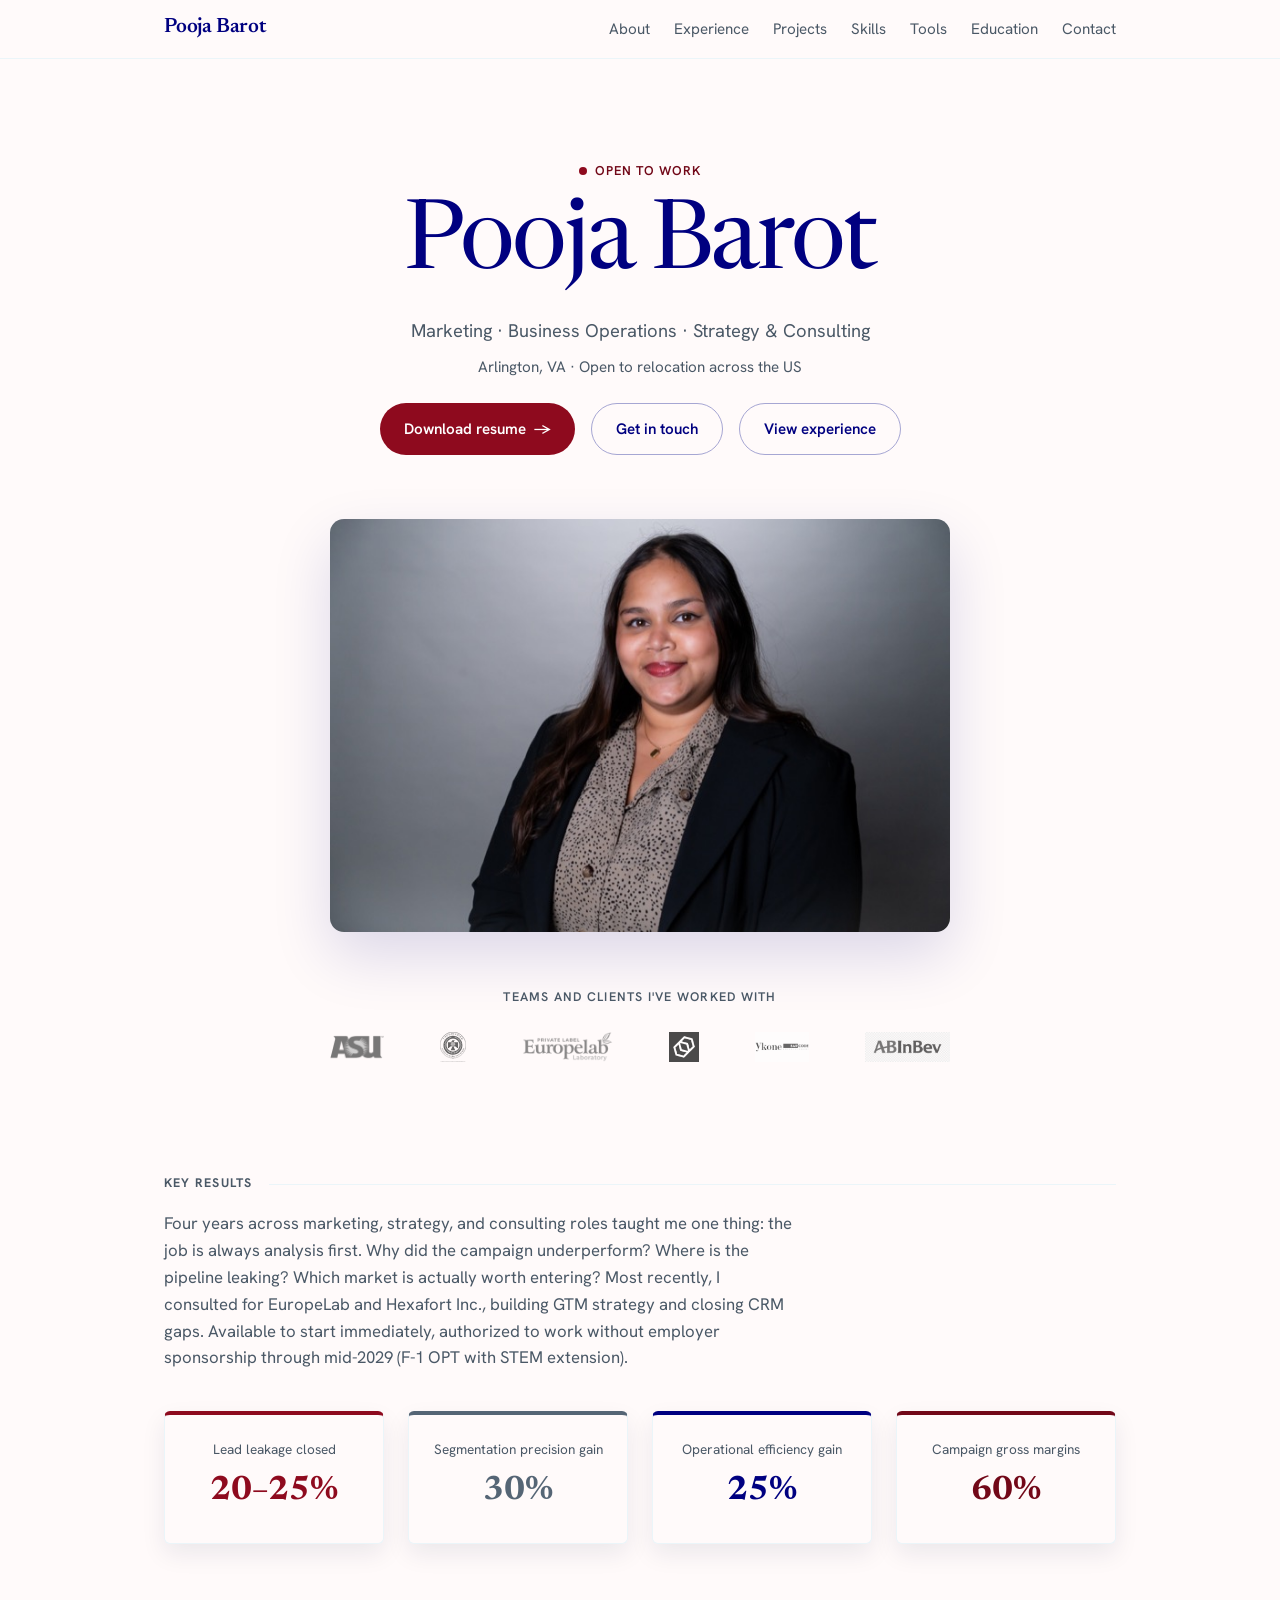
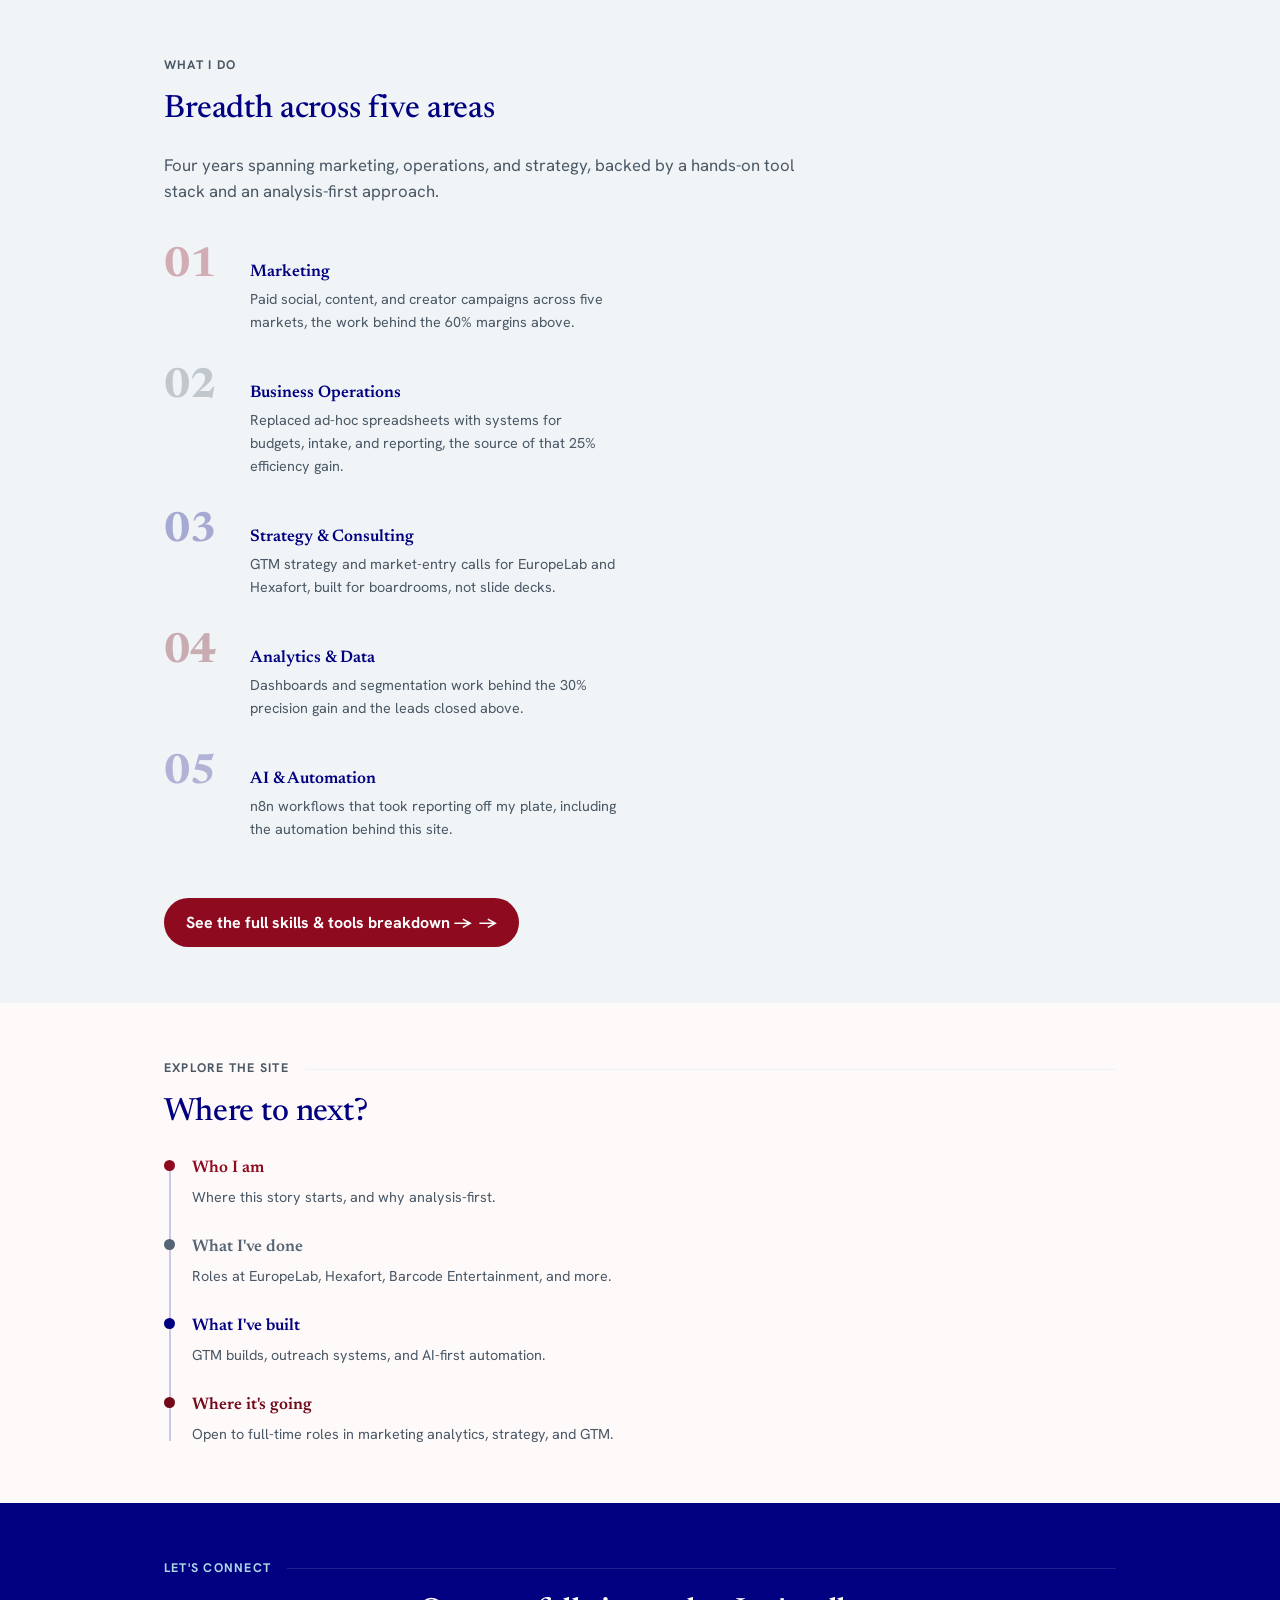
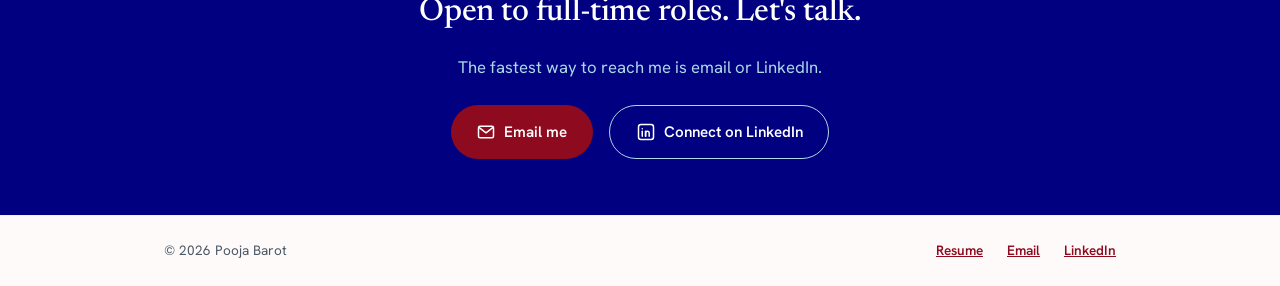
==== index.html @ 2f6113cf "feat(resume): add downloadable resume with a clear button Download resume is the primary hero button" ====
<!DOCTYPE html>
<html lang="en">
<head>
  <meta charset="UTF-8" />
  <meta name="viewport" content="width=device-width, initial-scale=1.0" />
  <title>Pooja Barot | Marketing, Operations &amp; Strategy</title>
  <meta name="description" content="Portfolio of Pooja Barot, Master's in Global Management (STEM), four years across Marketing, Business Operations, and Strategy &amp; Consulting, with an analysis-first approach." />
  <meta property="og:type" content="website" />
  <meta property="og:title" content="Pooja Barot | Marketing, Operations &amp; Strategy" />
  <meta property="og:description" content="Portfolio of Pooja Barot, Master's in Global Management (STEM), four years across Marketing, Business Operations, and Strategy &amp; Consulting, with an analysis-first approach." />
  <meta property="og:url" content="https://poojadbarot.github.io/" />
  <meta property="og:image" content="https://poojadbarot.github.io/assets/og-image.png" />
  <meta name="twitter:card" content="summary_large_image" />
  <meta name="twitter:image" content="https://poojadbarot.github.io/assets/og-image.png" />
  <meta name="twitter:title" content="Pooja Barot | Marketing, Operations &amp; Strategy" />
  <meta name="twitter:description" content="Portfolio of Pooja Barot, Master's in Global Management (STEM), four years across Marketing, Business Operations, and Strategy &amp; Consulting, with an analysis-first approach." />
  <link rel="preconnect" href="https://fonts.googleapis.com" />
  <link rel="preconnect" href="https://fonts.gstatic.com" crossorigin />
  <link href="https://fonts.googleapis.com/css2?family=Hanken+Grotesk:wght@400;500;600;700&family=Newsreader:opsz,wght@6..72,400;6..72,500;6..72,600&display=swap" rel="stylesheet" />
  <link rel="icon" href="assets/favicon.svg" type="image/svg+xml" />
  <link rel="stylesheet" href="styles.css?v=28" />
</head>
<body class="is-home">
  <a class="skip-link" href="#main">Skip to main content</a>

  <header class="site-header">
    <nav class="nav" aria-label="Primary">
      <a href="index.html" class="nav-brand" id="navBrand">Pooja Barot</a>
      <button class="nav-toggle" id="navToggle" aria-expanded="false" aria-controls="navLinks" aria-label="Toggle navigation menu">
        <span></span><span></span><span></span>
      </button>
      <ul class="nav-links" id="navLinks">
        <li><a href="about.html">About</a></li>
        <li><a href="experience.html">Experience</a></li>
        <li><a href="projects.html">Projects</a></li>
        <li><a href="skills.html">Skills</a></li>
        <li><a href="tools.html">Tools</a></li>
        <li><a href="education.html">Education</a></li>
        <li><a href="contact.html">Contact</a></li>
      </ul>
    </nav>
  </header>

  <main id="main">
    <section class="hero">
      <div class="container hero-layout">
        <p class="hero-eyebrow hero-rise"><span class="hero-dot" aria-hidden="true"></span>Open to work</p>
        <h1 class="hero-rise">Pooja Barot</h1>
        <p class="hero-title hero-rise">Marketing · Business Operations · Strategy &amp; Consulting</p>
        <p class="hero-location hero-rise">Arlington, VA · Open to relocation across the US</p>
        <div class="hero-actions hero-rise">
          <a class="btn btn-primary" href="assets/resumes/Pooja-Barot-Resume.docx" download>Download resume</a>
          <a class="btn btn-secondary" href="contact.html">Get in touch</a>
          <a class="btn btn-secondary" href="experience.html">View experience</a>
        </div>
        <figure class="hero-frame hero-rise">
          <img src="assets/hero-studio.jpg" width="680" height="453"
               alt="Studio portrait of Pooja Barot" loading="eager" />
        </figure>
      </div>
    </section>

    <section class="trust-strip">
      <div class="container">
        <p class="trust-label reveal">Teams and clients I've worked with</p>
        <ul class="trust-logos reveal">
          <li><img src="assets/logos/companies/asu.png" alt="Arizona State University" loading="lazy" /></li>
          <li><img src="assets/logos/companies/thunderbird.svg" alt="Thunderbird School of Global Management" loading="lazy" /></li>
          <li><img src="assets/logos/companies/europelab.png" alt="EuropeLab" loading="lazy" /></li>
          <li><img src="assets/logos/companies/hexafort.png" alt="Hexafort" loading="lazy" /></li>
          <li><img src="assets/logos/companies/barcode.webp" alt="Barcode Entertainment" loading="lazy" /></li>
          <li><img src="assets/logos/companies/ab-inbev.webp" alt="AB InBev" loading="lazy" /></li>
        </ul>
      </div>
    </section>

    <section class="section">
      <div class="container">
        <p class="kicker reveal">
          <span class="kicker-label">Key Results</span>
        </p>
        <p class="lede reveal">
          Four years across marketing, strategy, and consulting roles taught me one thing: the job is
          always analysis first. Why did the campaign underperform? Where is the pipeline leaking?
          Which market is actually worth entering? Most recently, I consulted for EuropeLab and
          Hexafort Inc., building GTM strategy and closing CRM gaps. Available to start
          immediately, authorized to work without employer sponsorship through mid-2029
          (F-1 OPT with STEM extension).
        </p>

        <dl class="stat-grid">
          <div class="stat reveal">
            <dt>Lead leakage closed</dt>
            <dd>20&ndash;25%</dd>
          </div>
          <div class="stat reveal">
            <dt>Segmentation precision gain</dt>
            <dd>30%</dd>
          </div>
          <div class="stat reveal">
            <dt>Operational efficiency gain</dt>
            <dd>25%</dd>
          </div>
          <div class="stat reveal">
            <dt>Campaign gross margins</dt>
            <dd>60%</dd>
          </div>
        </dl>
      </div>
    </section>

    <section class="section section-alt">
      <div class="container">
        <p class="kicker reveal">
          <span class="kicker-label">What I Do</span>
        </p>
        <h2 class="reveal">Breadth across five areas</h2>
        <p class="lede reveal">
          Four years spanning marketing, operations, and strategy, backed by a hands-on tool
          stack and an analysis-first approach.
        </p>
        <ol class="capability-list">
          <li class="capability reveal">
            <span class="cap-num" aria-hidden="true">01</span>
            <div class="capability-row-text">
              <h3>Marketing</h3>
              <p>Paid social, content, and creator campaigns across five markets, the work behind the 60% margins above.</p>
            </div>
          </li>
          <li class="capability reveal">
            <span class="cap-num" aria-hidden="true">02</span>
            <div class="capability-row-text">
              <h3>Business Operations</h3>
              <p>Replaced ad-hoc spreadsheets with systems for budgets, intake, and reporting, the source of that 25% efficiency gain.</p>
            </div>
          </li>
          <li class="capability reveal">
            <span class="cap-num" aria-hidden="true">03</span>
            <div class="capability-row-text">
              <h3>Strategy &amp; Consulting</h3>
              <p>GTM strategy and market-entry calls for EuropeLab and Hexafort, built for boardrooms, not slide decks.</p>
            </div>
          </li>
          <li class="capability reveal">
            <span class="cap-num" aria-hidden="true">04</span>
            <div class="capability-row-text">
              <h3>Analytics &amp; Data</h3>
              <p>Dashboards and segmentation work behind the 30% precision gain and the leads closed above.</p>
            </div>
          </li>
          <li class="capability reveal">
            <span class="cap-num" aria-hidden="true">05</span>
            <div class="capability-row-text">
              <h3>AI &amp; Automation</h3>
              <p>n8n workflows that took reporting off my plate, including the automation behind this site.</p>
            </div>
          </li>
        </ol>
        <a class="cta-pill reveal" href="skills.html">See the full skills &amp; tools breakdown &rarr;</a>
      </div>
    </section>

    <section class="section">
      <div class="container">
        <p class="kicker reveal">
          <span class="kicker-label">Explore the site</span>
        </p>
        <h2 class="reveal">Where to next?</h2>
        <ol class="journey">
          <li class="journey-step reveal">
            <a href="about.html">
              <span class="journey-dot" aria-hidden="true"></span>
              <span class="journey-title">Who I am</span>
              <span class="journey-desc">Where this story starts, and why analysis-first.</span>
            </a>
          </li>
          <li class="journey-step reveal">
            <a href="experience.html">
              <span class="journey-dot" aria-hidden="true"></span>
              <span class="journey-title">What I've done</span>
              <span class="journey-desc">Roles at EuropeLab, Hexafort, Barcode Entertainment, and more.</span>
            </a>
          </li>
          <li class="journey-step reveal">
            <a href="projects.html">
              <span class="journey-dot" aria-hidden="true"></span>
              <span class="journey-title">What I've built</span>
              <span class="journey-desc">GTM builds, outreach systems, and AI-first automation.</span>
            </a>
          </li>
          <li class="journey-step reveal">
            <a href="contact.html">
              <span class="journey-dot" aria-hidden="true"></span>
              <span class="journey-title">Where it's going</span>
              <span class="journey-desc">Open to full-time roles in marketing analytics, strategy, and GTM.</span>
            </a>
          </li>
        </ol>
      </div>
    </section>

    <section class="cta-band">
      <div class="container cta-band-inner">
        <p class="kicker reveal">
          <span class="kicker-label">Let's Connect</span>
        </p>
        <h2 class="reveal">Open to full-time roles. Let's talk.</h2>
        <p class="lede reveal">The fastest way to reach me is email or LinkedIn.</p>
        <div class="cta-band-actions reveal">
          <a class="cta-band-btn cta-band-btn--primary" href="mailto:poobarot96@gmail.com">
            <svg viewBox="0 0 24 24" fill="none" stroke="currentColor" stroke-width="1.8" stroke-linecap="round" stroke-linejoin="round" aria-hidden="true">
              <rect x="3" y="5" width="18" height="14" rx="1.8" />
              <path d="M3.5 6.5 12 13l8.5-6.5" />
            </svg>
            Email me
          </a>
          <a class="cta-band-btn cta-band-btn--secondary" href="https://www.linkedin.com/in/poojadbarot" target="_blank" rel="noopener noreferrer">
            <svg viewBox="0 0 24 24" fill="none" stroke="currentColor" stroke-width="1.8" stroke-linecap="round" stroke-linejoin="round" aria-hidden="true">
              <rect x="3" y="3" width="18" height="18" rx="3" />
              <circle cx="7.5" cy="8" r="0.9" fill="currentColor" stroke="none" />
              <path d="M7.5 11v6" />
              <path d="M11.5 17v-3.5c0-1.4 1-2.3 2.2-2.3s2.1 0.9 2.1 2.3V17" />
              <path d="M11.5 11v6" />
            </svg>
            Connect on LinkedIn
          </a>
        </div>
      </div>
    </section>
  </main>

  <footer class="site-footer">
    <div class="container footer-row">
      <p>&copy; 2026 Pooja Barot</p>
      <ul class="footer-links">
        <li><a href="assets/resumes/Pooja-Barot-Resume.docx" download>Resume</a></li>
        <li><a href="mailto:poobarot96@gmail.com">Email</a></li>
        <li><a href="https://www.linkedin.com/in/poojadbarot" target="_blank" rel="noopener noreferrer">LinkedIn</a></li>
      </ul>
    </div>
  </footer>

  <script src="script.js?v=6"></script>
</body>
</html>
---- styles.css ----
:root {
  /* Palette: 2 hero colours (navy, berry) + 2 secondary (slate, ice) from the
     Frozen Lake and Winter Berry palettes. Every other token below is a
     computed tint/shade of these four, not a new color. */
  --color-navy: #000080;         /* hero 1: Frozen Lake navy */
  --color-accent: #8e0a1e;       /* hero 2: Winter Berry */
  --color-slate: #6d8196;        /* secondary 1: Frozen Lake slate */
  --color-ice: #add8e6;          /* secondary 2: Frozen Lake ice blue */
  --color-accent-2: color-mix(in srgb, var(--color-slate) 78%, black);

  --color-ink: var(--color-navy);
  --color-text: color-mix(in srgb, var(--color-navy) 28%, black);
  --color-ink-muted: color-mix(in srgb, var(--color-slate) 68%, black);
  --color-border: color-mix(in srgb, var(--color-ice) 25%, white);
  --color-bg: #fffafa;           /* Frozen Lake snow */
  --color-bg-alt: color-mix(in srgb, var(--color-ice) 18%, var(--color-bg));
  --color-accent-dark: color-mix(in srgb, var(--color-accent) 80%, black);
  --color-navy-soft: color-mix(in srgb, var(--color-navy) 88%, white);

  --font-sans: "Hanken Grotesk", system-ui, -apple-system, "Segoe UI", sans-serif;
  --font-heading: "Newsreader", Georgia, "Times New Roman", serif;
  --font-display: "Newsreader", Georgia, "Times New Roman", serif;

  --max-width: 1000px;
  --space-1: 0.5rem;
  --space-2: 1rem;
  --space-3: 1.5rem;
  --space-4: 2.5rem;
  --space-5: 3.5rem;

  --radius: 6px;
}

* {
  box-sizing: border-box;
}

html {
  scroll-behavior: smooth;
}

@media (prefers-reduced-motion: reduce) {
  html {
    scroll-behavior: auto;
  }
  * {
    animation-duration: 0.01ms !important;
    animation-iteration-count: 1 !important;
    transition-duration: 0.01ms !important;
  }
}

body {
  margin: 0;
  font-family: var(--font-sans);
  color: var(--color-text);
  background: var(--color-bg);
  line-height: 1.6;
}

h1, h2, h3 {
  color: var(--color-ink);
  text-wrap: balance;
}

p {
  text-wrap: pretty;
}

/* Serif display for the big editorial headlines */
h1, h2 {
  font-family: var(--font-display);
  font-weight: 500;
  line-height: 1.12;
  letter-spacing: -0.005em;
}

/* Sans for structural / component headings */
h3 {
  font-family: var(--font-heading);
  font-weight: 600;
  line-height: 1.25;
  font-size: 1.1rem;
  margin: 0 0 0.25rem;
}

h1 {
  font-size: clamp(2.1rem, 4vw, 3rem);
  margin: 0 0 var(--space-2);
}

h2 {
  font-size: clamp(1.5rem, 2.8vw, 2rem);
  margin: 0 0 var(--space-3);
}

p {
  margin: 0 0 var(--space-2);
}

a {
  color: var(--color-accent-dark);
}

a:focus-visible,
button:focus-visible {
  outline: 3px solid var(--color-accent);
  outline-offset: 2px;
}

.container {
  max-width: var(--max-width);
  margin: 0 auto;
  padding: 0 var(--space-3);
}

.skip-link {
  position: absolute;
  left: -9999px;
  top: 0;
  background: var(--color-ink);
  color: #fff;
  padding: var(--space-1) var(--space-2);
  z-index: 100;
}

.skip-link:focus {
  left: var(--space-2);
  top: var(--space-2);
}

/* Kicker (section eyebrow) */

.kicker {
  display: flex;
  align-items: center;
  gap: var(--space-2);
  margin: 0 0 var(--space-2);
}

.kicker::after {
  content: "";
  flex: 1;
  height: 1px;
  background: var(--color-border);
}

.kicker-label {
  text-transform: uppercase;
  letter-spacing: 0.1em;
  font-size: 0.78rem;
  color: var(--color-ink-muted);
  font-weight: 700;
  white-space: nowrap;
}

/* Header / Nav */

.site-header {
  background: var(--color-bg);
  border-bottom: 1px solid var(--color-border);
  position: sticky;
  top: 0;
  z-index: 50;
}

.nav {
  max-width: var(--max-width);
  margin: 0 auto;
  padding: var(--space-2) var(--space-3);
  display: flex;
  align-items: center;
  justify-content: space-between;
}

.nav-brand {
  font-family: var(--font-heading);
  color: var(--color-ink);
  font-weight: 600;
  text-decoration: none;
  font-size: 1.3rem;
  letter-spacing: -0.01em;
  line-height: 1;
}

.nav-links {
  list-style: none;
  display: flex;
  gap: var(--space-3);
  margin: 0;
  padding: 0;
}

.nav-links a {
  color: var(--color-ink-muted);
  text-decoration: none;
  font-size: 0.95rem;
  padding-bottom: 2px;
  border-bottom: 2px solid transparent;
  background: linear-gradient(var(--color-accent), var(--color-accent)) left bottom / 0 2px no-repeat;
  transition: color 0.15s ease, background-size 0.25s ease;
}

.nav-links a:hover,
.nav-links a:focus-visible {
  color: var(--color-ink);
  background-size: 100% 2px;
}

.nav-links a.is-active {
  color: var(--color-ink);
  font-weight: 600;
  background-size: 100% 2px;
}

.nav-toggle {
  display: none;
  background: none;
  border: none;
  cursor: pointer;
  padding: var(--space-1);
  flex-direction: column;
  gap: 5px;
}

.nav-toggle span {
  width: 24px;
  height: 2px;
  background: var(--color-ink);
  display: block;
}

/* Hero (home) */

.hero {
  padding: clamp(3.5rem, 8vw, 6.5rem) 0 clamp(2rem, 5vw, 3.5rem);
  text-align: center;
}

.hero-layout {
  display: flex;
  flex-direction: column;
  align-items: center;
}

.hero-frame {
  width: min(100%, 620px);
  margin: clamp(2.5rem, 6vw, 4rem) 0 0;
  border-radius: 14px;
  overflow: hidden;
  background: var(--color-bg-alt);
  box-shadow: 0 24px 60px rgba(0, 0, 128, 0.14);
}

.hero-frame img {
  display: block;
  width: 100%;
  height: auto;
}

/* Hero lines rise in one after another on load */
.hero-rise {
  animation: heroRise 0.7s cubic-bezier(0.2, 0.7, 0.2, 1) backwards;
}
.hero-rise:nth-child(2) { animation-delay: 0.08s; }
.hero-rise:nth-child(3) { animation-delay: 0.16s; }
.hero-rise:nth-child(4) { animation-delay: 0.24s; }
.hero-rise:nth-child(5) { animation-delay: 0.32s; }
.hero-rise:nth-child(6) { animation-delay: 0.45s; }

@keyframes heroRise {
  from { opacity: 0; transform: translateY(18px); }
  to { opacity: 1; transform: translateY(0); }
}

.hero-dot {
  display: inline-block;
  width: 0.5rem;
  height: 0.5rem;
  margin-right: 0.5rem;
  border-radius: 50%;
  background: var(--color-accent);
  animation: heroPulse 2.4s ease-in-out 3;
}

@keyframes heroPulse {
  0%, 100% { box-shadow: 0 0 0 0 color-mix(in srgb, var(--color-accent) 45%, transparent); }
  50% { box-shadow: 0 0 0 0.4rem transparent; }
}

/* Logo strip under the hero */
.trust-strip {
  padding: 0 0 var(--space-5);
  text-align: center;
}

.trust-label {
  margin: 0 0 var(--space-3);
  font-size: 0.78rem;
  font-weight: 600;
  text-transform: uppercase;
  letter-spacing: 0.1em;
  color: var(--color-ink-muted);
}

.trust-logos {
  display: flex;
  flex-wrap: wrap;
  align-items: center;
  justify-content: center;
  gap: var(--space-3) clamp(1.5rem, 5vw, 3.5rem);
  list-style: none;
  margin: 0;
  padding: 0;
}

.trust-logos img {
  display: block;
  height: 30px;
  width: auto;
  max-width: 120px;
  object-fit: contain;
  filter: grayscale(1);
  opacity: 0.7;
  transition: filter 0.25s ease, opacity 0.25s ease, transform 0.25s ease;
}

.trust-logos li:hover img {
  filter: none;
  opacity: 1;
  transform: translateY(-2px);
}

.hero-eyebrow {
  text-transform: uppercase;
  letter-spacing: 0.08em;
  font-size: 0.8rem;
  color: var(--color-accent-dark);
  font-weight: 600;
  margin-bottom: var(--space-2);
}

.hero h1 {
  font-size: clamp(3.2rem, 9vw, 6rem);
  font-weight: 400;
  line-height: 1;
  letter-spacing: -0.025em;
  margin: 0 0 var(--space-2);
}

.hero-title {
  font-size: 1.15rem;
  color: var(--color-ink-muted);
  max-width: 640px;
  margin: var(--space-1) auto var(--space-1);
}

.hero-location {
  color: var(--color-ink-muted);
  margin-bottom: var(--space-3);
  font-size: 0.95rem;
}

.hero-actions {
  display: flex;
  gap: var(--space-2);
  justify-content: center;
  flex-wrap: wrap;
}

.btn {
  display: inline-flex;
  align-items: center;
  gap: 0.5rem;
  padding: 0.8rem 1.5rem;
  border-radius: 999px;
  text-decoration: none;
  font-family: var(--font-sans);
  font-weight: 600;
  font-size: 0.95rem;
  transition: transform 0.15s ease, box-shadow 0.15s ease, background 0.15s ease, border-color 0.15s ease;
}

.btn:hover {
  transform: translateY(-1px);
}

.btn-primary {
  background: var(--color-accent);
  color: #fff;
}

.btn-primary:hover {
  background: var(--color-accent-dark);
  box-shadow: 0 10px 24px color-mix(in srgb, var(--color-accent) 28%, transparent);
}

.btn-primary::after,
.cta-pill::after {
  content: "\2192";
  transition: transform 0.2s ease;
}

.btn-primary:hover::after,
.cta-pill:hover::after {
  transform: translateX(4px);
}

.btn-secondary {
  background: transparent;
  color: var(--color-ink);
  border: 1px solid color-mix(in srgb, var(--color-navy) 35%, white);
}

.btn-secondary:hover {
  border-color: var(--color-navy);
  background: color-mix(in srgb, var(--color-ice) 22%, transparent);
}

/* Sections */

.section {
  padding: var(--space-5) 0;
}

.section-alt {
  background: var(--color-bg-alt);
}

.lede {
  font-size: 1.05rem;
  color: var(--color-ink-muted);
  max-width: 70ch;
}

/* Keep running text at a readable measure (≈65–75 characters) */
.case-block p,
.page-hero p {
  max-width: 68ch;
}

.stat-grid {
  display: grid;
  grid-template-columns: repeat(auto-fit, minmax(160px, 1fr));
  gap: var(--space-3);
  margin: var(--space-4) 0 0;
}

.stat {
  background: var(--color-bg-alt);
  border: 1px solid var(--color-border);
  border-radius: var(--radius);
  padding: var(--space-3);
  text-align: center;
}

.stat dt {
  font-size: 0.85rem;
  color: var(--color-ink-muted);
  margin-bottom: 0.25rem;
}

.stat dd {
  margin: 0;
  font-family: var(--font-heading);
  font-size: 1.75rem;
  font-weight: 700;
  color: var(--color-ink);
}

/* Timeline (clean divided list) */

.timeline {
  list-style: none;
  margin: 0;
  padding: 0;
}

.timeline-item {
  display: grid;
  grid-template-columns: 190px minmax(0, 1fr);
  column-gap: var(--space-4);
  padding: var(--space-4) 0;
  border-top: 1px solid color-mix(in srgb, var(--color-slate) 30%, white);
}

.timeline-heading {
  display: contents;
}

.timeline-item .timeline-logo {
  grid-column: 1;
  grid-row: 1;
  justify-self: start;
}

.timeline-item .timeline-meta {
  grid-column: 1;
  grid-row: 2 / span 4;
  align-self: start;
  margin: 0;
}

.timeline-item h2,
.timeline-item .timeline-org {
  grid-column: 2;
}

.timeline-item h2 { grid-row: 1; }
.timeline-item .timeline-org { grid-row: 2; }

.timeline-item .timeline-about,
.timeline-item > ul,
.timeline-item > p {
  grid-column: 2;
}

.timeline-item strong {
  font-weight: 700;
  color: var(--color-ink);
}

@media (max-width: 720px) {
  .timeline-item {
    display: block;
  }
  .timeline-item .timeline-meta {
    margin-bottom: var(--space-2);
  }
}

.timeline-item:first-child {
  border-top: none;
  padding-top: 0;
}

.timeline-item h2 {
  font-size: 1.5rem;
  font-weight: 500;
  margin: 0 0 0.25rem;
}

.timeline-org {
  font-weight: 600;
  color: var(--color-accent-dark);
  margin: 0 0 var(--space-2);
}

.timeline-meta {
  color: var(--color-ink-muted);
  font-size: 0.9rem;
  margin-bottom: var(--space-2);
}

.timeline-item ul {
  margin: 0;
  padding-left: 1.2rem;
  color: var(--color-text);
}

.timeline-item li {
  margin-bottom: 0.6rem;
  line-height: 1.55;
}

.timeline-item li::marker {
  color: var(--color-accent);
}

.timeline-item--compact p {
  margin: 0;
  color: var(--color-text);
}


/* Projects (clean divided list, matches Experience) */

.project-list {
  list-style: none;
  margin: 0;
  padding: 0;
}

.project-item {
  padding: var(--space-3) 0;
  border-top: 1px solid var(--color-border);
}

.project-item:first-child {
  border-top: none;
  padding-top: 0;
}

.project-item h2 {
  font-size: 1.2rem;
  margin: 0 0 0.25rem;
}

.project-org {
  color: var(--color-accent-dark);
  font-weight: 600;
  font-size: 0.9rem;
  margin-bottom: 0.5rem;
}

.tag-list {
  list-style: none;
  display: flex;
  flex-wrap: wrap;
  gap: 0.4rem;
  padding: 0;
  margin: var(--space-2) 0 0;
}

.tag-list li {
  background: var(--color-bg-alt);
  border: 1px solid var(--color-border);
  color: var(--color-ink-muted);
  padding: 0.25rem 0.65rem;
  border-radius: 999px;
  font-size: 0.8rem;
}

/* Project index cards (link to case studies) */

.project-index {
  display: grid;
  grid-template-columns: repeat(auto-fit, minmax(300px, 1fr));
  gap: var(--space-3);
  margin-top: var(--space-3);
  list-style: none;
  padding: 0;
}

.project-index-card {
  display: flex;
  flex-direction: column;
  height: 100%;
  background: var(--color-bg);
  border: 1px solid var(--color-border);
  border-radius: var(--radius);
  padding: var(--space-3);
  text-decoration: none;
  color: inherit;
  transition: border-color 0.15s ease, transform 0.15s ease;
}

.project-index-card:hover {
  border-color: var(--color-accent);
  transform: translateY(-2px);
}

.project-index-card .project-org {
  margin-bottom: 0.35rem;
}

.project-index-card h2 {
  font-size: 1.15rem;
  margin: 0 0 0.4rem;
}

.project-index-card p {
  color: var(--color-ink-muted);
  font-size: 0.92rem;
  margin: 0 0 var(--space-2);
}

.project-index-card .case-link {
  margin-top: auto;
  color: var(--color-accent-dark);
  font-weight: 600;
  font-size: 0.9rem;
}

/* Case study pages */

.case-question {
  font-family: var(--font-display);
  font-style: italic;
  font-size: clamp(1.4rem, 2.8vw, 1.9rem);
  font-weight: 500;
  color: var(--color-ink);
  max-width: 40ch;
  margin: 0 0 var(--space-4);
  line-height: 1.25;
}

.case-meta {
  display: grid;
  grid-template-columns: repeat(auto-fit, minmax(150px, 1fr));
  gap: var(--space-3);
  padding: var(--space-3) 0;
  border-top: 1px solid var(--color-border);
  border-bottom: 1px solid var(--color-border);
  margin-bottom: var(--space-4);
}

.case-meta dt {
  text-transform: uppercase;
  letter-spacing: 0.08em;
  font-size: 0.72rem;
  font-weight: 700;
  color: var(--color-ink-muted);
  margin-bottom: 0.25rem;
}

.case-meta dd {
  margin: 0;
  font-size: 0.95rem;
  color: var(--color-ink);
}

.case-block {
  margin-bottom: var(--space-4);
  max-width: 68ch;
}

.case-block h2 {
  font-size: 1.3rem;
  margin-bottom: var(--space-2);
}

.case-block ul {
  margin: 0;
  padding-left: 1.2rem;
}

.case-block li {
  margin-bottom: 0.5rem;
}

.case-outcomes {
  display: grid;
  grid-template-columns: repeat(auto-fit, minmax(150px, 1fr));
  gap: var(--space-3);
  margin: 0;
  padding: 0;
  list-style: none;
}

.case-outcomes li {
  background: var(--color-bg-alt);
  border: 1px solid var(--color-border);
  border-radius: var(--radius);
  padding: var(--space-3);
  margin: 0;
}

.case-outcomes .outcome-figure {
  display: block;
  font-family: var(--font-heading);
  font-size: 1.75rem;
  font-weight: 800;
  color: var(--color-ink);
  margin-bottom: 0.2rem;
}

.case-outcomes .outcome-label {
  font-size: 0.85rem;
  color: var(--color-ink-muted);
}

.back-link {
  display: inline-block;
  margin-bottom: var(--space-3);
  color: var(--color-ink-muted);
  text-decoration: none;
  font-size: 0.9rem;
}

.back-link:hover {
  color: var(--color-ink);
}

.case-tags {
  list-style: none;
  display: flex;
  flex-wrap: wrap;
  gap: 0.4rem;
  padding: 0;
  margin: var(--space-4) 0 0;
}

.case-tags li {
  background: var(--color-bg-alt);
  border: 1px solid var(--color-border);
  color: var(--color-ink-muted);
  padding: 0.25rem 0.65rem;
  border-radius: 999px;
  font-size: 0.8rem;
}

/* Tools in practice */

.tools-heading {
  margin-top: var(--space-4);
}

.tools-grid {
  display: grid;
  grid-template-columns: repeat(auto-fit, minmax(240px, 1fr));
  gap: var(--space-3);
  margin-top: var(--space-3);
}

.tool-card {
  display: flex;
  flex-direction: column;
  gap: var(--space-2);
  background: #fff;
  border: 1px solid color-mix(in srgb, var(--color-slate) 28%, white);
  border-radius: 12px;
  padding: var(--space-3);
}

.tool-logos {
  display: flex;
  gap: 0.5rem;
}

.tool-logos img,
.tool-mono {
  width: 44px;
  height: 44px;
  border-radius: 10px;
  border: 1px solid color-mix(in srgb, var(--color-slate) 22%, white);
  background: #fff;
}

.tool-logos img {
  object-fit: contain;
  padding: 6px;
}

.tool-mono {
  display: inline-flex;
  align-items: center;
  justify-content: center;
  font-family: var(--font-sans);
  font-weight: 700;
  font-size: 0.8rem;
  color: var(--color-ink);
  background: var(--color-bg-alt);
}

.tool-name {
  font-family: var(--font-sans);
  font-weight: 700;
  font-size: 1.02rem;
  color: var(--color-ink);
  margin: 0 0 0.25rem;
}

.tool-card p:last-child {
  color: var(--color-ink-muted);
  font-size: 0.9rem;
  margin-bottom: 0;
}

/* Core competency domains */

.domain-grid {
  display: grid;
  grid-template-columns: repeat(auto-fit, minmax(290px, 1fr));
  gap: var(--space-3);
  margin-top: var(--space-3);
  list-style: none;
  padding: 0;
}

.domain-card {
  background: var(--color-bg);
  border: 1px solid var(--color-border);
  border-top: 3px solid var(--color-accent);
  border-radius: var(--radius);
  padding: var(--space-3);
  transition: transform 0.15s ease, box-shadow 0.15s ease;
}

.domain-card:nth-child(5n+3) { border-top-color: var(--color-accent-dark); }

.domain-card:hover {
  transform: translateY(-2px);
  box-shadow: 0 8px 20px rgba(28, 27, 26, 0.07);
}

.domain-eyebrow {
  text-transform: uppercase;
  letter-spacing: 0.1em;
  font-size: 0.72rem;
  font-weight: 700;
  color: var(--color-accent-dark);
  margin-bottom: 0.4rem;
}

.domain-card h3 {
  font-size: 1.2rem;
  margin: 0 0 0.4rem;
}

.domain-desc {
  color: var(--color-ink-muted);
  font-size: 0.92rem;
  margin: 0 0 var(--space-2);
}

/* Logo wall (tools) */

.logo-wall {
  display: grid;
  grid-template-columns: repeat(auto-fill, minmax(104px, 1fr));
  gap: var(--space-2);
  margin-top: var(--space-3);
  list-style: none;
  padding: 0;
}

.logo-chip {
  display: flex;
  align-items: center;
  justify-content: center;
  aspect-ratio: 3 / 2;
  background: var(--color-bg);
  border: 1px solid var(--color-border);
  border-radius: var(--radius);
  padding: 0.85rem;
  transition: border-color 0.2s ease, transform 0.2s ease;
}

.logo-chip img {
  max-width: 100%;
  max-height: 38px;
  object-fit: contain;
  filter: grayscale(1);
  opacity: 0.78;
  transition: filter 0.2s ease, opacity 0.2s ease;
}

.logo-chip:hover {
  border-color: var(--color-ice);
  transform: translateY(-2px);
}

.logo-chip:hover img {
  filter: grayscale(0);
  opacity: 1;
}

/* Company logo on experience timeline */

.timeline-logo {
  height: 30px;
  width: auto;
  max-width: 120px;
  object-fit: contain;
  margin-bottom: 0.6rem;
}

.timeline-logo.is-placeholder {
  display: flex;
  align-items: center;
  justify-content: center;
  width: 30px;
  border-radius: 50%;
  background: var(--color-accent-dark);
  color: #fff;
  font-family: var(--font-heading);
  font-weight: 700;
  font-size: 0.65rem;
  filter: none;
}


/* Toolbelt (grouped by function) */

.toolbelt {
  display: flex;
  flex-direction: column;
  gap: var(--space-4);
  margin-top: var(--space-3);
}

.tool-category > h3 {
  font-family: var(--font-heading);
  font-size: 0.85rem;
  text-transform: uppercase;
  letter-spacing: 0.1em;
  color: var(--color-ink-muted);
  margin: 0 0 var(--space-2);
  padding-bottom: 0.4rem;
  border-bottom: 1px solid var(--color-border);
}

/* Skills */

.skills-grid {
  display: grid;
  grid-template-columns: repeat(auto-fit, minmax(220px, 1fr));
  gap: var(--space-4);
}

.skills-group h2 {
  font-size: 1.1rem;
  margin: 0 0 0.25rem;
}

.domain-card h3.domain-eyebrow {
  font-family: var(--font-sans);
  font-size: 0.72rem;
  margin: 0 0 var(--space-2);
}

.proof-figure {
  font-family: var(--font-display);
  font-size: clamp(2.6rem, 5vw, 3.4rem);
  font-weight: 500;
  line-height: 1;
  letter-spacing: -0.02em;
  color: var(--color-ink);
  margin: 0 0 0.5rem;
}

.proof-caption {
  color: var(--color-text);
  font-size: 0.98rem;
  margin: 0 0 var(--space-3);
}

.proof-how {
  font-size: 0.72rem;
  font-weight: 700;
  text-transform: uppercase;
  letter-spacing: 0.1em;
  color: var(--color-ink-muted);
  margin: 0 0 0.25rem;
}

.proof-link {
  display: inline-flex;
  gap: 0.4rem;
  margin-top: var(--space-2);
  font-weight: 600;
  font-size: 0.9rem;
  color: var(--color-accent-dark);
  text-decoration: none;
}

.proof-link:hover,
.proof-link:focus-visible {
  text-decoration: underline;
}

.proof-link span {
  transition: transform 0.2s ease;
}

.proof-link:hover span {
  transform: translateX(4px);
}

.skill-list {
  list-style: none;
  padding: 0;
  margin: 0;
}

.skill-list li {
  padding: 0.5rem 0;
  border-top: 1px solid var(--color-border);
  font-size: 0.9rem;
}

.pill-list {
  list-style: none;
  display: flex;
  flex-wrap: wrap;
  gap: 0.5rem;
  padding: 0;
  margin: 0;
}

.pill-list li {
  background: var(--color-bg-alt);
  border: 1px solid var(--color-border);
  color: var(--color-ink);
  padding: 0.4rem 0.85rem;
  border-radius: 999px;
  font-size: 0.9rem;
}

/* Education: formal CV-style rows, no card chrome */

.cv-list {
  list-style: none;
  padding: 0;
  margin: 0;
}

.cv-entry {
  display: flex;
  gap: var(--space-2);
  align-items: flex-start;
  padding: var(--space-2) 0;
  border-top: 1px solid var(--color-border);
}

.cv-entry:first-child {
  border-top: none;
}

.cv-logo {
  flex-shrink: 0;
  width: 26px;
  height: 26px;
  object-fit: contain;
  margin-top: 0.3rem;
  filter: grayscale(1);
  opacity: 0.7;
}

.cv-entry-body {
  flex: 1;
  min-width: 0;
}

.cv-entry-head {
  display: flex;
  flex-wrap: wrap;
  align-items: baseline;
  justify-content: space-between;
  gap: var(--space-1);
}

.cv-entry-head h3 {
  margin: 0;
}

.cv-entry-dates {
  flex-shrink: 0;
  color: var(--color-ink-muted);
  font-size: 0.85rem;
  white-space: nowrap;
}

.cv-entry-org {
  color: var(--color-ink-muted);
  margin: 0.15rem 0 0;
}

.edu-card {
  background: #fff;
  border: 1px solid color-mix(in srgb, var(--color-slate) 28%, white);
  border-radius: 14px;
  padding: clamp(1.25rem, 3.5vw, 2rem);
  margin-bottom: var(--space-3);
}

.edu-card-head {
  display: flex;
  gap: var(--space-3);
  align-items: flex-start;
  margin-bottom: var(--space-3);
  padding-bottom: var(--space-3);
  border-bottom: 1px solid var(--color-border);
}

.edu-card-logo {
  flex-shrink: 0;
  width: 52px;
  height: 52px;
  object-fit: contain;
}

.edu-card-dates {
  margin: 0 0 0.35rem;
  font-size: 0.75rem;
  font-weight: 700;
  text-transform: uppercase;
  letter-spacing: 0.1em;
  color: var(--color-accent-dark);
}

.edu-card h2 {
  font-size: clamp(1.3rem, 2.6vw, 1.7rem);
  margin: 0 0 0.35rem;
}

.edu-card-org {
  margin: 0;
  color: var(--color-ink-muted);
}

.edu-facts {
  display: flex;
  flex-wrap: wrap;
  gap: 0.5rem;
  list-style: none;
  margin: var(--space-2) 0 0;
  padding: 0;
}

.edu-facts li {
  padding: 0.25rem 0.8rem;
  border-radius: 999px;
  background: color-mix(in srgb, var(--color-ice) 35%, white);
  color: var(--color-ink);
  font-size: 0.85rem;
  font-weight: 600;
}

.edu-courses-label,
.cert-group h3 {
  font-family: var(--font-sans);
  font-size: 0.75rem;
  font-weight: 700;
  text-transform: uppercase;
  letter-spacing: 0.1em;
  color: var(--color-ink-muted);
  margin: 0 0 var(--space-2);
}

.edu-courses {
  display: grid;
  grid-template-columns: repeat(auto-fit, minmax(240px, 1fr));
  gap: 0.5rem var(--space-4);
  list-style: none;
  margin: 0;
  padding: 0;
}

.edu-courses li {
  padding: 0.3rem 0 0.3rem var(--space-2);
  border-left: 2px solid var(--color-accent);
  font-size: 0.95rem;
}

.cert-grid {
  display: grid;
  grid-template-columns: repeat(auto-fit, minmax(280px, 1fr));
  gap: var(--space-4) var(--space-4);
}

.cert-list {
  list-style: none;
  margin: 0;
  padding: 0;
}

.cert-item {
  display: flex;
  align-items: center;
  gap: var(--space-2);
  padding: 0.75rem 0;
  border-top: 1px solid color-mix(in srgb, var(--color-slate) 25%, white);
}

.cert-item img {
  flex-shrink: 0;
  width: 28px;
  height: 28px;
  object-fit: contain;
}

.cert-name {
  display: block;
  font-weight: 600;
  color: var(--color-text);
}

.cert-issuer {
  display: block;
  font-size: 0.85rem;
  color: var(--color-ink-muted);
}


/* Contact */

.contact-section {
  text-align: center;
}

.contact-section .lede {
  max-width: 560px;
  margin-left: auto;
  margin-right: auto;
}

.contact-section .kicker {
  justify-content: center;
}

.contact-section .kicker::after {
  display: none;
}

.contact-list {
  list-style: none;
  padding: 0;
  margin: var(--space-3) 0 0;
  display: flex;
  gap: var(--space-4);
  justify-content: center;
  flex-wrap: wrap;
}

.contact-list a {
  color: var(--color-accent-dark);
  text-decoration: none;
  font-weight: 600;
}

.contact-list a:hover {
  text-decoration: underline;
}

/* About: short-story layout with photos framing a centered text column */

.about-story {
  display: grid;
  grid-template-columns: 1fr minmax(0, 520px) 1fr;
  grid-template-rows: repeat(2, auto);
  gap: var(--space-3);
  align-items: center;
}

.about-photo-tile {
  margin: 0;
  border-radius: var(--radius);
  overflow: hidden;
  aspect-ratio: 4 / 5;
  box-shadow: 0 10px 24px rgba(12, 21, 64, 0.1);
}

.about-photo-tile img {
  width: 100%;
  height: 100%;
  object-fit: cover;
  display: block;
}

.about-photo-tile--1 { grid-column: 1; grid-row: 1; transform: rotate(-2deg); }
.about-photo-tile--2 { grid-column: 1; grid-row: 2; transform: rotate(2deg); }
.about-photo-tile--3 { grid-column: 3; grid-row: 1; transform: rotate(2deg); }
.about-photo-tile--4 { grid-column: 3; grid-row: 2; transform: rotate(-2deg); }

.about-story-text {
  grid-column: 2;
  grid-row: 1 / span 2;
  text-align: center;
}

.about-story-text p {
  margin: 0 0 var(--space-2);
}

.about-story-text p:last-child {
  margin-bottom: 0;
  font-weight: 600;
}

@media (max-width: 760px) {
  .about-story {
    grid-template-columns: repeat(2, 1fr);
    grid-template-rows: auto auto auto;
  }
  .about-photo-tile--1 { grid-column: 1; grid-row: 1; }
  .about-photo-tile--2 { grid-column: 2; grid-row: 1; }
  .about-story-text { grid-column: 1 / span 2; grid-row: 2; }
  .about-photo-tile--3 { grid-column: 1; grid-row: 3; }
  .about-photo-tile--4 { grid-column: 2; grid-row: 3; }
}

/* Page hero (inner pages) */

.page-hero {
  background: var(--color-bg-alt);
  border-bottom: 1px solid var(--color-border);
  padding: var(--space-4) 0;
}

.page-hero h1 {
  font-size: clamp(2.1rem, 4vw, 2.9rem);
  font-weight: 500;
  margin-bottom: 0.5rem;
}

.page-hero p {
  color: var(--color-ink-muted);
  margin: 0;
  font-size: 1rem;
}

.page-hero .project-org {
  color: var(--color-accent-dark);
  margin-bottom: 0.5rem;
}

/* Case study story board: question, obstacle, action, result */

.story-board {
  display: grid;
  grid-template-columns: repeat(4, minmax(0, 1fr));
  gap: var(--space-3);
  list-style: none;
  margin: 0 0 var(--space-4);
  padding: 0;
}

.story-step {
  position: relative;
  background: #fff;
  border: 1px solid color-mix(in srgb, var(--color-slate) 28%, white);
  border-radius: 14px;
  padding: var(--space-3);
  font-size: 0.93rem;
  line-height: 1.5;
}

.story-step p {
  margin: 0;
}

.story-step:not(:last-child)::after {
  content: "";
  position: absolute;
  top: 50%;
  right: calc(var(--space-3) / -2 - 5px);
  width: 9px;
  height: 9px;
  border-top: 2px solid var(--color-slate);
  border-right: 2px solid var(--color-slate);
  transform: translateY(-50%) rotate(45deg);
  z-index: 1;
}

.story-step .story-label {
  display: flex;
  align-items: center;
  gap: 0.5rem;
  margin-bottom: var(--space-2);
  font-size: 0.72rem;
  font-weight: 700;
  text-transform: uppercase;
  letter-spacing: 0.1em;
  color: var(--color-ink-muted);
}

.story-label span {
  display: inline-flex;
  align-items: center;
  justify-content: center;
  width: 1.5rem;
  height: 1.5rem;
  border-radius: 50%;
  background: var(--color-navy);
  color: #fff;
  letter-spacing: 0;
}

.story-step--question {
  background: var(--color-navy);
  border-color: var(--color-navy);
  color: #fff;
}

.story-step--question .story-label {
  color: var(--color-ice);
}

.story-step--question .story-label span {
  background: #fff;
  color: var(--color-navy);
}

.story-quote {
  font-family: var(--font-display);
  font-style: italic;
  font-size: 1.2rem;
  line-height: 1.3;
}

.story-actions {
  margin: 0;
  padding-left: 1.1rem;
}

.story-actions li {
  margin-bottom: 0.45rem;
}

.story-actions li::marker {
  color: var(--color-accent);
}

.story-step--result {
  background: color-mix(in srgb, var(--color-ice) 30%, white);
  border-color: color-mix(in srgb, var(--color-ice) 70%, var(--color-slate));
}

.story-results {
  display: grid;
  gap: var(--space-2);
  list-style: none;
  margin: 0;
  padding: 0;
}

.story-figure {
  display: block;
  font-family: var(--font-display);
  font-size: 1.7rem;
  font-weight: 600;
  line-height: 1.1;
  color: var(--color-accent);
}

.story-figure-label {
  display: block;
  font-size: 0.85rem;
  color: var(--color-text);
}

.js .story-step.reveal:nth-child(2) { transition-delay: 0.12s; }
.js .story-step.reveal:nth-child(3) { transition-delay: 0.24s; }
.js .story-step.reveal:nth-child(4) { transition-delay: 0.36s; }

@media (max-width: 900px) {
  .story-board {
    grid-template-columns: repeat(2, minmax(0, 1fr));
  }
  .story-step:not(:last-child)::after {
    display: none;
  }
}

@media (max-width: 560px) {
  .story-board {
    grid-template-columns: 1fr;
  }
}

.case-details {
  margin-bottom: var(--space-4);
  border-top: 1px solid var(--color-border);
  border-bottom: 1px solid var(--color-border);
}

.case-details summary {
  padding: var(--space-2) 0;
  font-weight: 600;
  color: var(--color-ink);
  cursor: pointer;
}

.case-details summary:hover {
  color: var(--color-accent-dark);
}

.case-details[open] summary {
  margin-bottom: var(--space-3);
}

/* Projects storyboard: numbered panels read top to bottom like a story */

.storyboard {
  position: relative;
  list-style: none;
  margin: var(--space-4) 0 0;
  padding: 0;
}

.storyboard::before {
  content: "";
  position: absolute;
  top: 0.5rem;
  bottom: 0.5rem;
  left: 27px;
  width: 1px;
  background: var(--color-border);
}

.storyboard-item {
  position: relative;
  display: grid;
  grid-template-columns: 56px 1fr;
  gap: var(--space-3);
  padding-bottom: var(--space-5);
}

.storyboard-item:last-child {
  padding-bottom: 0;
}

.storyboard-number {
  position: relative;
  z-index: 1;
  display: flex;
  align-items: center;
  justify-content: center;
  width: 56px;
  height: 56px;
  border-radius: 50%;
  background: var(--color-bg);
  border: 1px solid var(--color-border);
  font-family: var(--font-display);
  font-size: 1.3rem;
  font-weight: 500;
  color: var(--color-accent-dark);
}

.storyboard-panel {
  display: block;
  background: var(--color-bg);
  border: 1px solid var(--color-border);
  border-radius: var(--radius);
  padding: var(--space-3);
  text-decoration: none;
  color: inherit;
  transition: border-color 0.15s ease, transform 0.15s ease, box-shadow 0.15s ease;
}

.storyboard-panel:hover {
  border-color: var(--color-accent);
  transform: translateY(-2px);
  box-shadow: 0 12px 28px rgba(12, 21, 64, 0.1);
}

.storyboard-panel .project-org {
  margin-bottom: 0.35rem;
}

.storyboard-panel h2 {
  font-size: 1.2rem;
  margin: 0 0 0.6rem;
}

.storyboard-quote {
  font-family: var(--font-display);
  font-style: italic;
  color: var(--color-navy);
  font-size: 1.05rem;
  margin: 0 0 0.6rem;
  line-height: 1.35;
}

.storyboard-panel p.storyboard-result {
  color: var(--color-ink-muted);
  font-size: 0.92rem;
  margin: 0 0 var(--space-2);
}

.storyboard-panel .case-link {
  display: inline-flex;
  align-items: center;
  gap: 0.5rem;
  padding: 0.6rem 1.25rem;
  border-radius: 999px;
  background: var(--color-accent);
  color: #fff;
  font-weight: 600;
  font-size: 0.9rem;
  transition: background 0.2s ease;
}

.storyboard-panel .case-link span {
  transition: transform 0.2s ease;
}

.storyboard-panel:hover .case-link,
.storyboard-panel:focus-visible .case-link {
  background: var(--color-accent-dark);
}

.storyboard-panel:hover .case-link span,
.storyboard-panel:focus-visible .case-link span {
  transform: translateX(4px);
}

@media (max-width: 560px) {
  .storyboard::before {
    left: 19px;
  }

  .storyboard-item {
    grid-template-columns: 40px 1fr;
    gap: var(--space-2);
  }

  .storyboard-number {
    width: 40px;
    height: 40px;
    font-size: 1rem;
  }
}

/* Home capabilities highlight: editorial numbered list, not a card grid */

.capability-list {
  display: flex;
  flex-direction: column;
  margin: var(--space-3) 0 var(--space-3);
  list-style: none;
  padding: 0;
}

.capability {
  display: flex;
  align-items: baseline;
  gap: var(--space-3);
  padding: var(--space-2) 0;
  border-top: 1px solid var(--color-border);
}

.capability:last-child {
  border-bottom: 1px solid var(--color-border);
}

.capability .cap-num {
  flex-shrink: 0;
  width: 2.4ch;
  font-family: var(--font-display);
  font-weight: 700;
  font-size: clamp(2rem, 4vw, 2.6rem);
  line-height: 1;
  color: var(--color-accent);
  opacity: 0.3;
}

.capability-row-text {
  flex: 1;
}

.capability h3 {
  font-size: 1.05rem;
  margin: 0 0 0.3rem;
}

.capability p {
  color: var(--color-ink-muted);
  font-size: 0.9rem;
  margin: 0;
  max-width: 48ch;
}

/* Home page explore links: connected journey line */

.journey {
  position: relative;
  list-style: none;
  margin: var(--space-3) 0 0;
  padding: 0 0 0 28px;
}

.journey::before {
  content: "";
  position: absolute;
  left: 5px;
  top: 6px;
  bottom: 6px;
  width: 2px;
  background: color-mix(in srgb, var(--color-navy) 20%, transparent);
}

.journey-step {
  position: relative;
  padding-bottom: var(--space-3);
}

.journey-step:last-child {
  padding-bottom: 0;
}

.journey-step a {
  display: block;
  text-decoration: none;
  color: inherit;
  transition: transform 0.15s ease;
}

.journey-step a:hover,
.journey-step a:focus-visible {
  transform: translateX(4px);
}

.journey-dot {
  position: absolute;
  left: -28px;
  top: 5px;
  width: 11px;
  height: 11px;
  border-radius: 50%;
  background: var(--color-accent);
}

.journey-title {
  display: block;
  font-family: var(--font-heading);
  font-weight: 600;
  font-size: 1.05rem;
  margin-bottom: 0.15rem;
  color: var(--color-accent);
}

.journey-desc {
  font-size: 0.9rem;
  color: var(--color-ink-muted);
}

.journey-step:nth-child(2) .journey-dot { background: var(--color-accent-2); }
.journey-step:nth-child(2) .journey-title { color: var(--color-accent-2); }
.journey-step:nth-child(3) .journey-dot { background: var(--color-navy); }
.journey-step:nth-child(3) .journey-title { color: var(--color-navy); }
.journey-step:nth-child(4) .journey-dot { background: var(--color-accent-dark); }
.journey-step:nth-child(4) .journey-title { color: var(--color-accent-dark); }

/* Home page closing CTA band: dark, high-contrast moment before the footer */

.cta-band {
  background: var(--color-navy);
  padding: var(--space-5) 0;
}

.cta-band .kicker-label {
  color: var(--color-ice);
}

.cta-band .kicker::after {
  background: var(--color-navy-soft);
}

.cta-band-inner {
  text-align: center;
}

.cta-band h2 {
  color: #fff;
  max-width: 32ch;
  margin-left: auto;
  margin-right: auto;
}

.cta-band .lede {
  color: var(--color-ice);
  max-width: none;
  margin: 0 auto var(--space-3);
}

.cta-band-actions {
  display: flex;
  flex-wrap: wrap;
  justify-content: center;
  gap: var(--space-2);
}

.cta-band-btn {
  display: inline-flex;
  align-items: center;
  gap: 0.5rem;
  padding: 0.85rem 1.6rem;
  border-radius: 999px;
  font-family: var(--font-sans);
  font-weight: 600;
  font-size: 0.95rem;
  text-decoration: none;
  transition: transform 0.2s ease, box-shadow 0.2s ease, background 0.2s ease;
}

.cta-band-btn svg {
  width: 20px;
  height: 20px;
  flex-shrink: 0;
}

.cta-band-btn--primary {
  background: var(--color-accent);
  color: #fff;
}

.cta-band-btn--primary:hover {
  background: var(--color-accent-dark);
  transform: translateY(-2px);
  box-shadow: 0 12px 24px rgba(142, 10, 30, 0.35);
}

.cta-band-btn--secondary {
  background: transparent;
  color: #fff;
  border: 1px solid var(--color-ice);
}

.cta-band-btn--secondary:hover {
  background: var(--color-navy-soft);
  transform: translateY(-2px);
}

/* Footer */

.site-footer {
  border-top: 1px solid var(--color-border);
  padding: var(--space-3) 0;
}

.footer-row {
  display: flex;
  align-items: center;
  justify-content: space-between;
  flex-wrap: wrap;
  gap: var(--space-2);
  color: var(--color-ink-muted);
  font-size: 0.85rem;
}

.footer-row p {
  margin: 0;
}

.footer-links {
  list-style: none;
  display: flex;
  gap: var(--space-3);
  margin: 0;
  padding: 0;
}

.footer-links a {
  color: var(--color-accent);
  font-weight: 600;
}

.footer-links a:hover {
  color: var(--color-accent-dark);
}

/* Experience: short "what this company is" line */

.timeline-about {
  color: var(--color-ink-muted);
  font-size: 0.92rem;
  margin: 0 0 var(--space-2);
  padding-left: var(--space-2);
  border-left: 2px solid var(--color-ice);
}

/* Skills: more color across competency cards & tools */

.domain-grid .domain-card:nth-child(1) { border-top-color: var(--color-accent); }
.domain-grid .domain-card:nth-child(2) { border-top-color: var(--color-accent-2); }
.domain-grid .domain-card:nth-child(3) { border-top-color: var(--color-navy); }
.domain-grid .domain-card:nth-child(4) { border-top-color: var(--color-accent-dark); }
.domain-grid .domain-card:nth-child(5) { border-top-color: var(--color-navy-soft); }

.domain-card .pill-list li {
  background: var(--color-bg);
  border-color: currentColor;
  color: var(--color-accent-dark);
  font-weight: 600;
}

.domain-grid .domain-card:nth-child(1) .pill-list li { color: var(--color-accent); }
.domain-grid .domain-card:nth-child(2) .pill-list li { color: var(--color-accent-2); }
.domain-grid .domain-card:nth-child(3) .pill-list li { color: var(--color-navy); }
.domain-grid .domain-card:nth-child(4) .pill-list li { color: var(--color-accent-dark); }
.domain-grid .domain-card:nth-child(5) .pill-list li { color: var(--color-navy-soft); }

.logo-chip img {
  filter: grayscale(0.4);
  opacity: 0.92;
}

.tool-category:nth-child(1) { --tool-accent: var(--color-accent); }
.tool-category:nth-child(2) { --tool-accent: var(--color-accent-2); }
.tool-category:nth-child(3) { --tool-accent: var(--color-navy); }
.tool-category:nth-child(4) { --tool-accent: var(--color-accent-dark); }
.tool-category:nth-child(5) { --tool-accent: var(--color-navy-soft); }


/* Cycle the logo chips through the same accent palette so the wall isn't all-grey */
.logo-wall .logo-chip:nth-child(6n+1) { border-top: 3px solid var(--color-accent); }
.logo-wall .logo-chip:nth-child(6n+2) { border-top: 3px solid var(--color-accent-2); }
.logo-wall .logo-chip:nth-child(6n+3) { border-top: 3px solid var(--color-navy); }
.logo-wall .logo-chip:nth-child(6n+4) { border-top: 3px solid var(--color-accent-dark); }
.logo-wall .logo-chip:nth-child(6n+5) { border-top: 3px solid var(--color-navy-soft); }
.logo-wall .logo-chip:nth-child(6n+6) { border-top: 3px solid var(--color-ice); }

/* Tools page entrance: cards and logos pop in with a staggered spring */
.js .tool-category .tool-card,
.js .logo-wall .logo-chip {
  opacity: 0;
  transform: translateY(12px) scale(0.94);
  transition: opacity 0.45s ease, transform 0.45s cubic-bezier(0.34, 1.56, 0.64, 1);
}

.js .tool-category.is-visible .tool-card,
.js .logo-wall.is-visible .logo-chip {
  opacity: 1;
  transform: translateY(0) scale(1);
}

.tool-category .tool-card:nth-child(1) { transition-delay: 0.04s; }
.tool-category .tool-card:nth-child(2) { transition-delay: 0.1s; }
.tool-category .tool-card:nth-child(3) { transition-delay: 0.16s; }
.tool-category .tool-card:nth-child(4) { transition-delay: 0.22s; }
.tool-category .tool-card:nth-child(5) { transition-delay: 0.28s; }

.logo-wall .logo-chip:nth-child(6n+1) { transition-delay: 0.02s; }
.logo-wall .logo-chip:nth-child(6n+2) { transition-delay: 0.06s; }
.logo-wall .logo-chip:nth-child(6n+3) { transition-delay: 0.1s; }
.logo-wall .logo-chip:nth-child(6n+4) { transition-delay: 0.14s; }
.logo-wall .logo-chip:nth-child(6n+5) { transition-delay: 0.18s; }
.logo-wall .logo-chip:nth-child(6n+6) { transition-delay: 0.22s; }

.tool-card {
  transition: transform 0.2s ease, box-shadow 0.2s ease, opacity 0.45s ease, background 0.2s ease;
}

.tool-card:hover {
  transform: translateY(-3px);
  box-shadow: 0 8px 20px rgba(28, 27, 26, 0.08);
}

/* Contact: color + clear CTA */

.contact-cta {
  margin: var(--space-4) 0 0;
  padding: var(--space-4);
  background: linear-gradient(135deg, var(--color-navy) 0%, var(--color-accent-dark) 100%);
  border-radius: var(--radius);
  color: #fff;
  text-align: center;
}

.contact-cta h2 {
  color: #fff;
  margin-bottom: 0.5rem;
}

.contact-cta p {
  color: var(--color-ice);
  max-width: 50ch;
  margin: 0 auto var(--space-3);
}

.contact-cta .btn-primary {
  background: #fff;
  color: var(--color-accent-dark);
}

.contact-cta .btn-primary:hover {
  background: var(--color-ice);
}

.contact-cta-actions {
  display: flex;
  flex-wrap: wrap;
  justify-content: center;
  gap: var(--space-2);
}

.contact-cta .btn-secondary {
  border: 1px solid rgba(255, 255, 255, 0.6);
  color: #fff;
}

.contact-cta .btn-secondary:hover {
  background: rgba(255, 255, 255, 0.12);
}

.contact-meta {
  margin: var(--space-2) 0 0;
  color: var(--color-ink-muted);
  font-size: 0.9rem;
}

.contact-cards {
  list-style: none;
  padding: 0;
  margin: var(--space-4) 0 0;
  display: grid;
  grid-template-columns: repeat(auto-fit, minmax(200px, 1fr));
  gap: var(--space-3);
}

.contact-card {
  display: block;
  background: var(--color-bg);
  border: 1px solid var(--color-border);
  border-top: 3px solid var(--color-accent);
  border-radius: var(--radius);
  padding: var(--space-3);
  text-decoration: none;
  color: inherit;
  transition: transform 0.2s ease, box-shadow 0.2s ease, border-color 0.2s ease;
}

.contact-cards li:nth-child(2) .contact-card { border-top-color: var(--color-accent-2); }
.contact-cards li:nth-child(3) .contact-card { border-top-color: var(--color-navy); }

.contact-card:hover {
  transform: translateY(-4px);
  box-shadow: 0 14px 28px rgba(12, 21, 64, 0.12);
  border-color: var(--color-accent);
}

.contact-card-label {
  text-transform: uppercase;
  letter-spacing: 0.08em;
  font-size: 0.72rem;
  font-weight: 700;
  color: var(--color-ink-muted);
  margin-bottom: 0.3rem;
}

.contact-card-value {
  font-weight: 600;
  color: var(--color-ink);
  font-size: 1rem;
}

/* Scroll reveal (only hides content once JS confirms it can reveal it again) */

.js .reveal {
  opacity: 0;
  transform: translateY(8px);
  transition: opacity 0.3s ease, transform 0.3s ease;
}

.js .reveal.is-visible {
  opacity: 1;
  transform: translateY(0);
}

/* Responsive nav */

@media (max-width: 720px) {
  .nav-toggle {
    display: flex;
    position: relative;
    z-index: 60;
  }

  /* Hamburger → X when the overlay is open */
  .nav-toggle span {
    transition: transform 0.25s ease, opacity 0.2s ease;
  }
  .nav-toggle[aria-expanded="true"] span:nth-child(1) {
    transform: translateY(7px) rotate(45deg);
  }
  .nav-toggle[aria-expanded="true"] span:nth-child(2) {
    opacity: 0;
  }
  .nav-toggle[aria-expanded="true"] span:nth-child(3) {
    transform: translateY(-7px) rotate(-45deg);
  }

  /* Full-screen overlay menu */
  .nav-links {
    position: fixed;
    inset: 0;
    z-index: 40;
    background: var(--color-bg);
    flex-direction: column;
    align-items: center;
    justify-content: center;
    gap: var(--space-3);
    display: none;
  }

  .nav-links.is-open {
    display: flex;
    animation: overlay-in 0.3s ease both;
  }

  .nav-links li {
    border: none;
  }

  .nav-links a {
    display: block;
    font-family: var(--font-display);
    font-size: clamp(1.9rem, 9vw, 2.6rem);
    font-weight: 500;
    color: var(--color-ink);
    padding: 0.2rem 0;
    border-bottom: none;
  }

  .nav-links a.is-active {
    color: var(--color-accent-dark);
    font-style: italic;
  }

  @keyframes overlay-in {
    from { opacity: 0; }
    to { opacity: 1; }
  }
}

/* Homepage polish: highlighted stats, colorful capability cards + CTA,
   bolder explore-site cards, and a click-triggered replay */

.hero-frame { position: relative; }

.stat {
  background: var(--color-bg);
  border: 1px solid var(--color-border);
  border-top: 4px solid var(--color-accent);
  box-shadow: 0 10px 24px rgba(12, 21, 64, 0.08);
  transition: transform 0.2s ease, box-shadow 0.2s ease;
}
.stat:hover { transform: translateY(-4px); box-shadow: 0 16px 32px rgba(12, 21, 64, 0.14); }
.stat-grid .stat:nth-child(1) { border-top-color: var(--color-accent); }
.stat-grid .stat:nth-child(2) { border-top-color: var(--color-accent-2); }
.stat-grid .stat:nth-child(3) { border-top-color: var(--color-navy); }
.stat-grid .stat:nth-child(4) { border-top-color: var(--color-accent-dark); }
.stat-grid .stat:nth-child(1) dd { color: var(--color-accent); }
.stat-grid .stat:nth-child(2) dd { color: var(--color-accent-2); }
.stat-grid .stat:nth-child(3) dd { color: var(--color-navy); }
.stat-grid .stat:nth-child(4) dd { color: var(--color-accent-dark); }
.stat dd { font-size: 2.1rem; }

.capability {
  transition: padding-left 0.2s ease, padding-right 0.2s ease;
}
.capability:hover { padding-left: var(--space-1); }
.capability:hover .cap-num { opacity: 0.6; }
.capability .cap-num { transition: opacity 0.2s ease; }

.capability:nth-child(5n+2) .cap-num { color: var(--color-accent-2); }
.capability:nth-child(5n+3) .cap-num { color: var(--color-navy); }
.capability:nth-child(5n+4) .cap-num { color: var(--color-accent-dark); }
.capability:nth-child(5n+5) .cap-num { color: var(--color-navy-soft); }

.cta-pill {
  display: inline-flex;
  align-items: center;
  gap: 0.4rem;
  margin-top: var(--space-2);
  padding: 0.75rem 1.4rem;
  border-radius: 999px;
  background: var(--color-accent);
  color: #fff;
  font-weight: 700;
  text-decoration: none;
  transition: transform 0.2s ease, box-shadow 0.2s ease, background 0.2s ease;
}
.cta-pill:hover {
  background: var(--color-accent-dark);
  transform: translateY(-2px);
  box-shadow: 0 12px 24px rgba(142, 10, 30, 0.28);
}

/* Confetti burst and hero replay when the name in the nav is clicked */
.confetti-origin {
  position: fixed;
  top: 0;
  left: 0;
  width: 0;
  height: 0;
  pointer-events: none;
  z-index: 9999;
}
.brand-confetti {
  position: absolute;
  top: 0;
  left: 0;
  width: 7px;
  height: 7px;
  border-radius: 50%;
  pointer-events: none;
  animation: confettiPop 0.7s ease-out forwards;
}
@keyframes confettiPop {
  0% { transform: translate(0, 0) scale(1); opacity: 1; }
  100% { transform: translate(var(--tx), var(--ty)) scale(0); opacity: 0; }
}

@keyframes homePop {
  0% { transform: scale(0.92) translateY(10px); opacity: 0.5; }
  60% { transform: scale(1.02) translateY(-2px); opacity: 1; }
  100% { transform: scale(1) translateY(0); opacity: 1; }
}

.animate-replay .hero-frame { animation: homePop 0.5s ease backwards; }
.animate-replay .stat,
.animate-replay .capability,
.animate-replay .journey-step {
  animation: homePop 0.5s ease backwards;
}
.animate-replay .stat:nth-child(1), .animate-replay .capability:nth-child(1), .animate-replay .journey-step:nth-child(1) { animation-delay: 0.02s; }
.animate-replay .stat:nth-child(2), .animate-replay .capability:nth-child(2), .animate-replay .journey-step:nth-child(2) { animation-delay: 0.08s; }
.animate-replay .stat:nth-child(3), .animate-replay .capability:nth-child(3), .animate-replay .journey-step:nth-child(3) { animation-delay: 0.14s; }
.animate-replay .stat:nth-child(4), .animate-replay .capability:nth-child(4), .animate-replay .journey-step:nth-child(4) { animation-delay: 0.2s; }
.animate-replay .capability:nth-child(5), .animate-replay .journey-step:nth-child(5) { animation-delay: 0.26s; }
.animate-replay .journey-step:nth-child(6) { animation-delay: 0.32s; }
.animate-replay .cta-pill { animation: homePop 0.5s ease 0.3s backwards; }

@media (prefers-reduced-motion: reduce) {
  .animate-replay .hero-frame,
  .animate-replay .stat,
  .animate-replay .capability,
  .animate-replay .journey-step,
  .animate-replay .cta-pill,
  .brand-confetti {
    animation: none !important;
  }

  .js .tool-category .tool-card,
  .js .logo-wall .logo-chip,
  .tool-card {
    transition: none !important;
    transform: none !important;
  }
}

/* Case-study PDFs */
.case-pdf { margin: var(--space-4) 0; }
.pdf-grid { display: grid; grid-template-columns: repeat(auto-fit, minmax(260px, 1fr)); gap: var(--space-3); list-style: none; padding: 0; margin: var(--space-4) 0 0; }
.pdf-card { display: flex; flex-direction: column; gap: 0.5rem; height: 100%; padding: var(--space-3); background: #fff; border: 1px solid color-mix(in srgb, var(--color-slate) 30%, white); border-top: 3px solid var(--color-accent); border-radius: 12px; color: var(--color-text); text-decoration: none; transition: transform 0.2s ease, box-shadow 0.2s ease; }
.pdf-card:hover, .pdf-card:focus-visible { transform: translateY(-3px); box-shadow: 0 10px 24px rgba(0, 0, 128, 0.1); }
.pdf-card-org { font-size: 0.8rem; letter-spacing: 0.06em; text-transform: uppercase; color: var(--color-accent); margin: 0; }
.pdf-card h3 { margin: 0; font-family: var(--font-heading); font-size: 1.25rem; }
.pdf-card p { margin: 0; }
.pdf-card-action { margin-top: auto; padding-top: 0.5rem; font-weight: 600; color: var(--color-navy); }
@media (prefers-reduced-motion: reduce) { .pdf-card { transition: none; } .pdf-card:hover { transform: none; } }
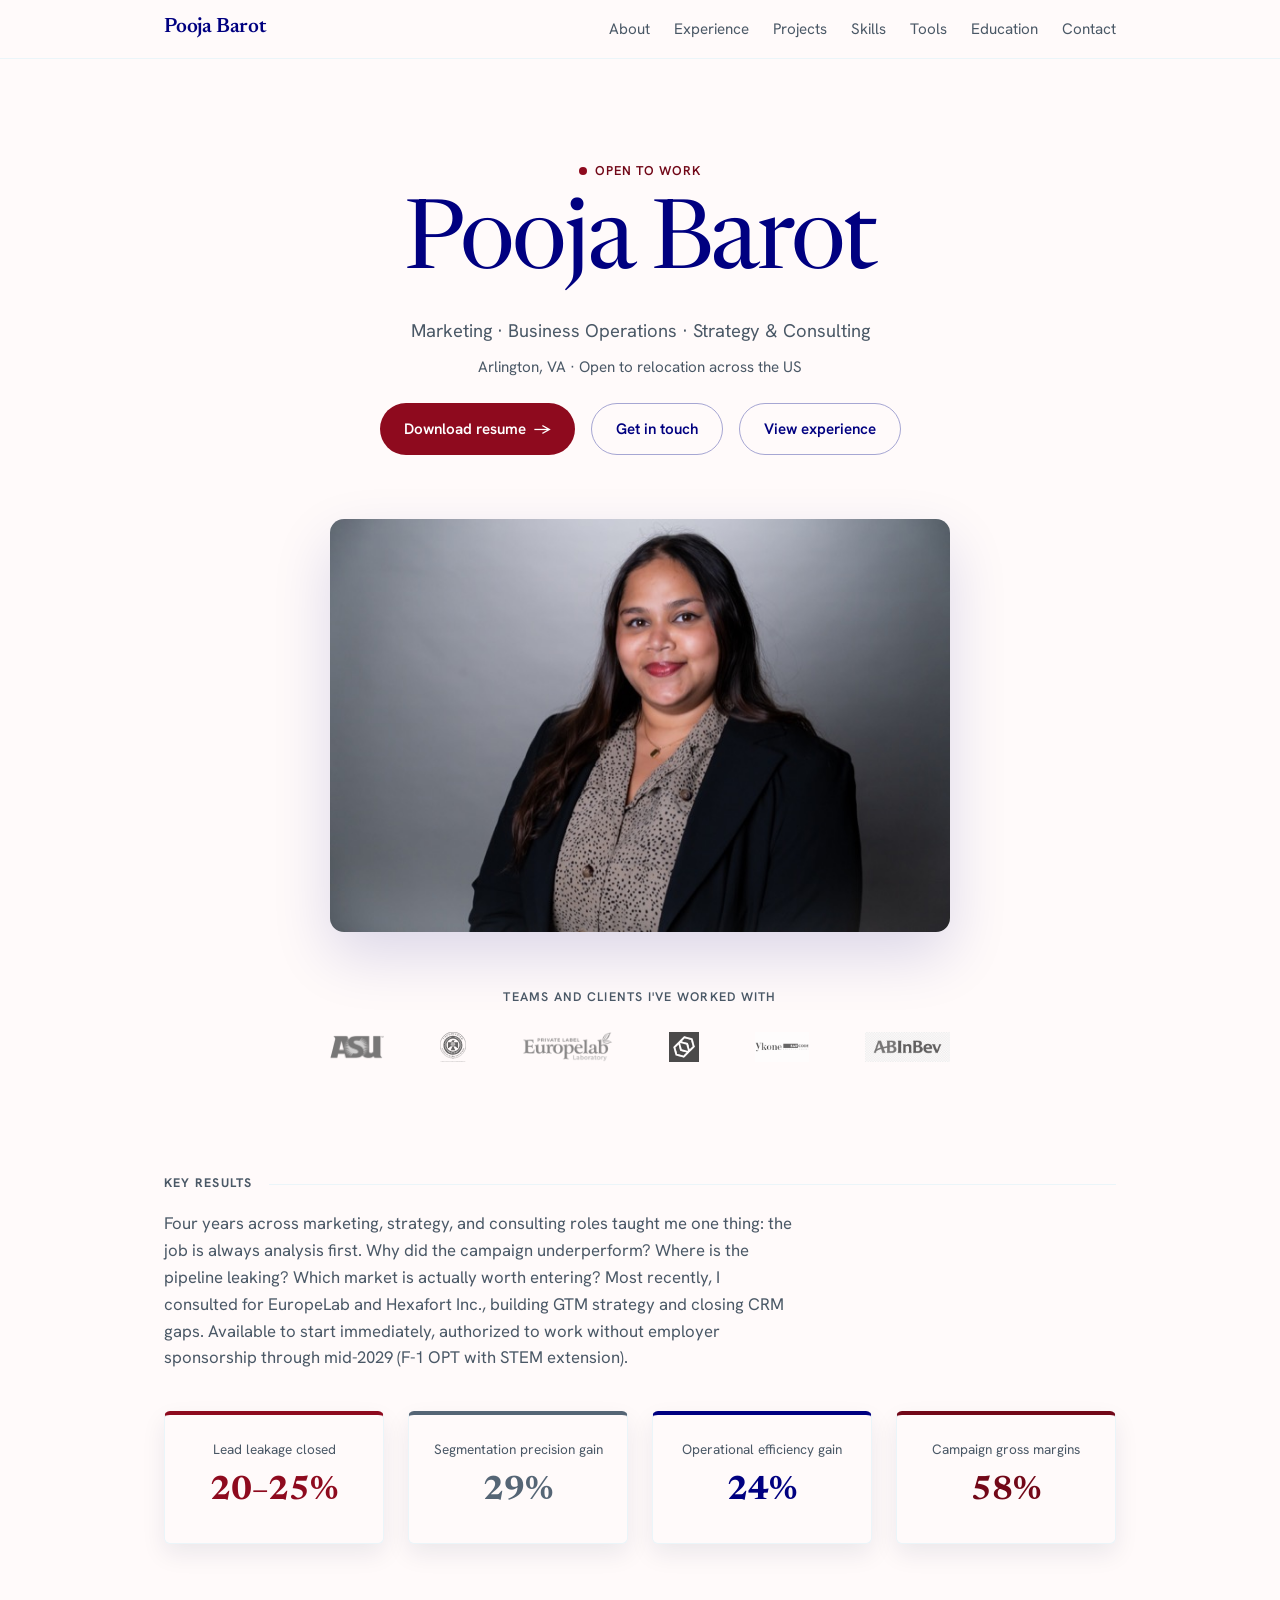
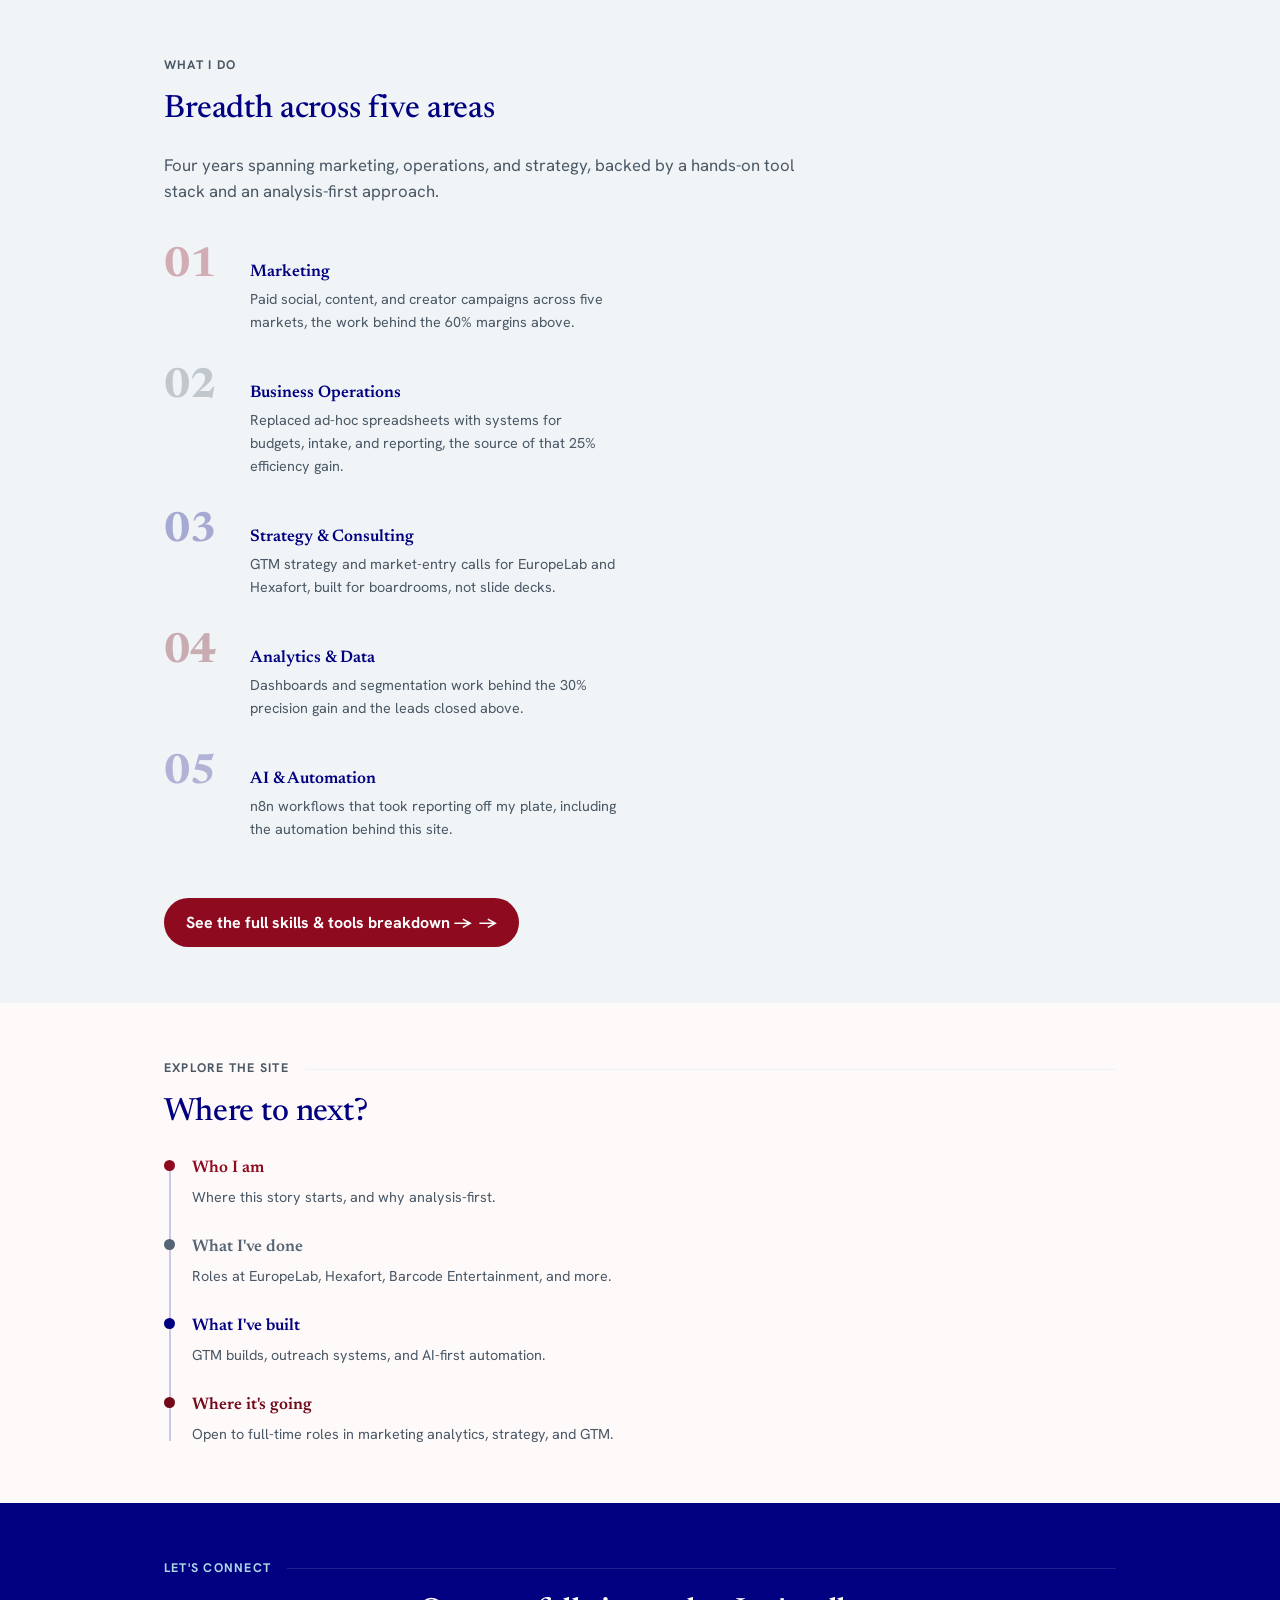
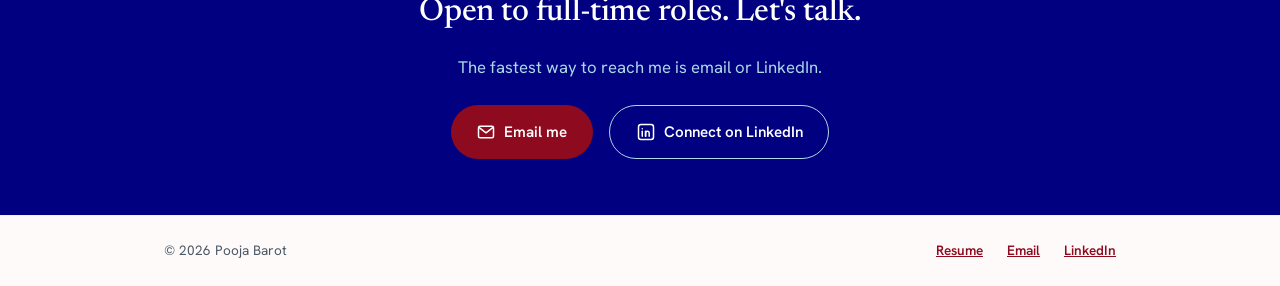
==== commit 072fd59a: "chore: keep the pooja-portfolio repo name in links Co-Authored-By: Claude Sonnet 5.5 <noreply@anthro" ====
--- a/index.html
+++ b/index.html
@@ -8,10 +8,10 @@
   <meta property="og:type" content="website" />
   <meta property="og:title" content="Pooja Barot | Marketing, Operations &amp; Strategy" />
   <meta property="og:description" content="Portfolio of Pooja Barot, Master's in Global Management (STEM), four years across Marketing, Business Operations, and Strategy &amp; Consulting, with an analysis-first approach." />
-  <meta property="og:url" content="https://poojadbarot.github.io/" />
-  <meta property="og:image" content="https://poojadbarot.github.io/assets/og-image.png" />
+  <meta property="og:url" content="https://poojadbarot.github.io/pooja-portfolio/" />
+  <meta property="og:image" content="https://poojadbarot.github.io/pooja-portfolio/assets/og-image.png" />
   <meta name="twitter:card" content="summary_large_image" />
-  <meta name="twitter:image" content="https://poojadbarot.github.io/assets/og-image.png" />
+  <meta name="twitter:image" content="https://poojadbarot.github.io/pooja-portfolio/assets/og-image.png" />
   <meta name="twitter:title" content="Pooja Barot | Marketing, Operations &amp; Strategy" />
   <meta name="twitter:description" content="Portfolio of Pooja Barot, Master's in Global Management (STEM), four years across Marketing, Business Operations, and Strategy &amp; Consulting, with an analysis-first approach." />
   <link rel="preconnect" href="https://fonts.googleapis.com" />
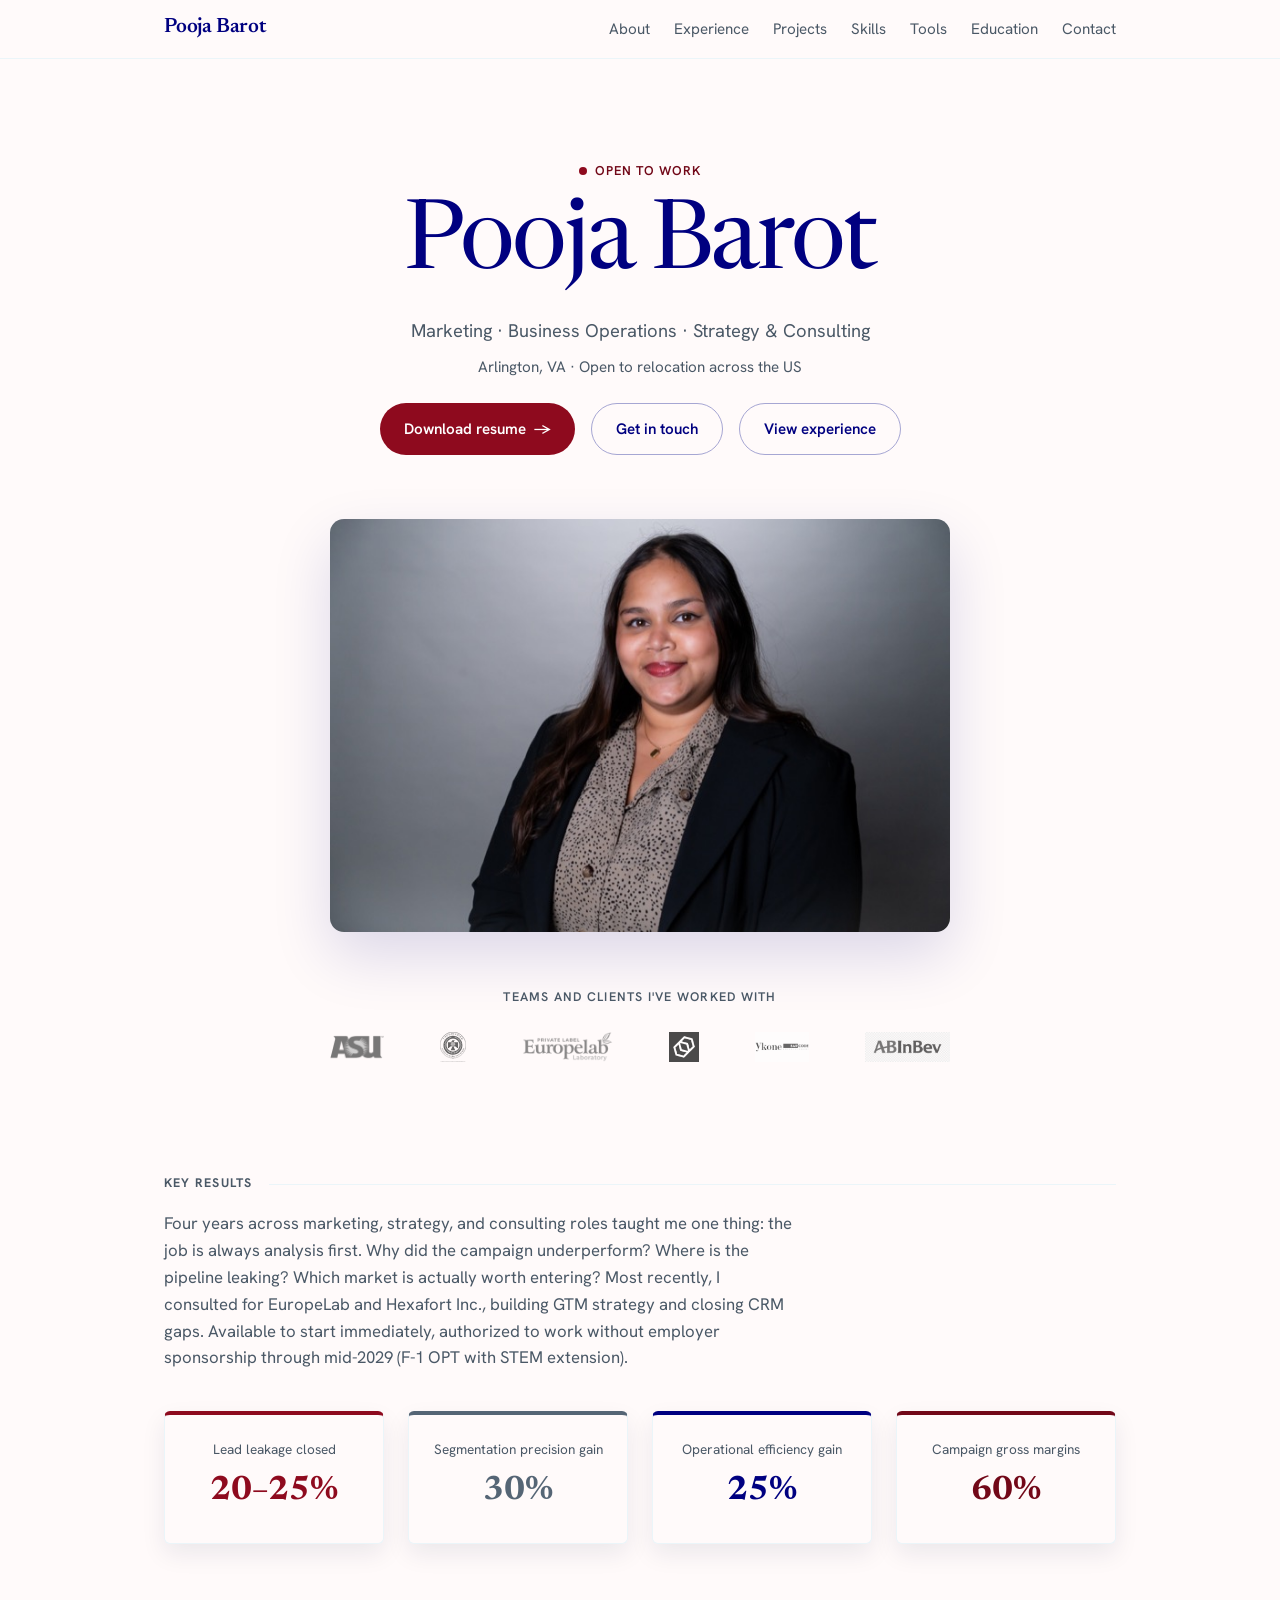
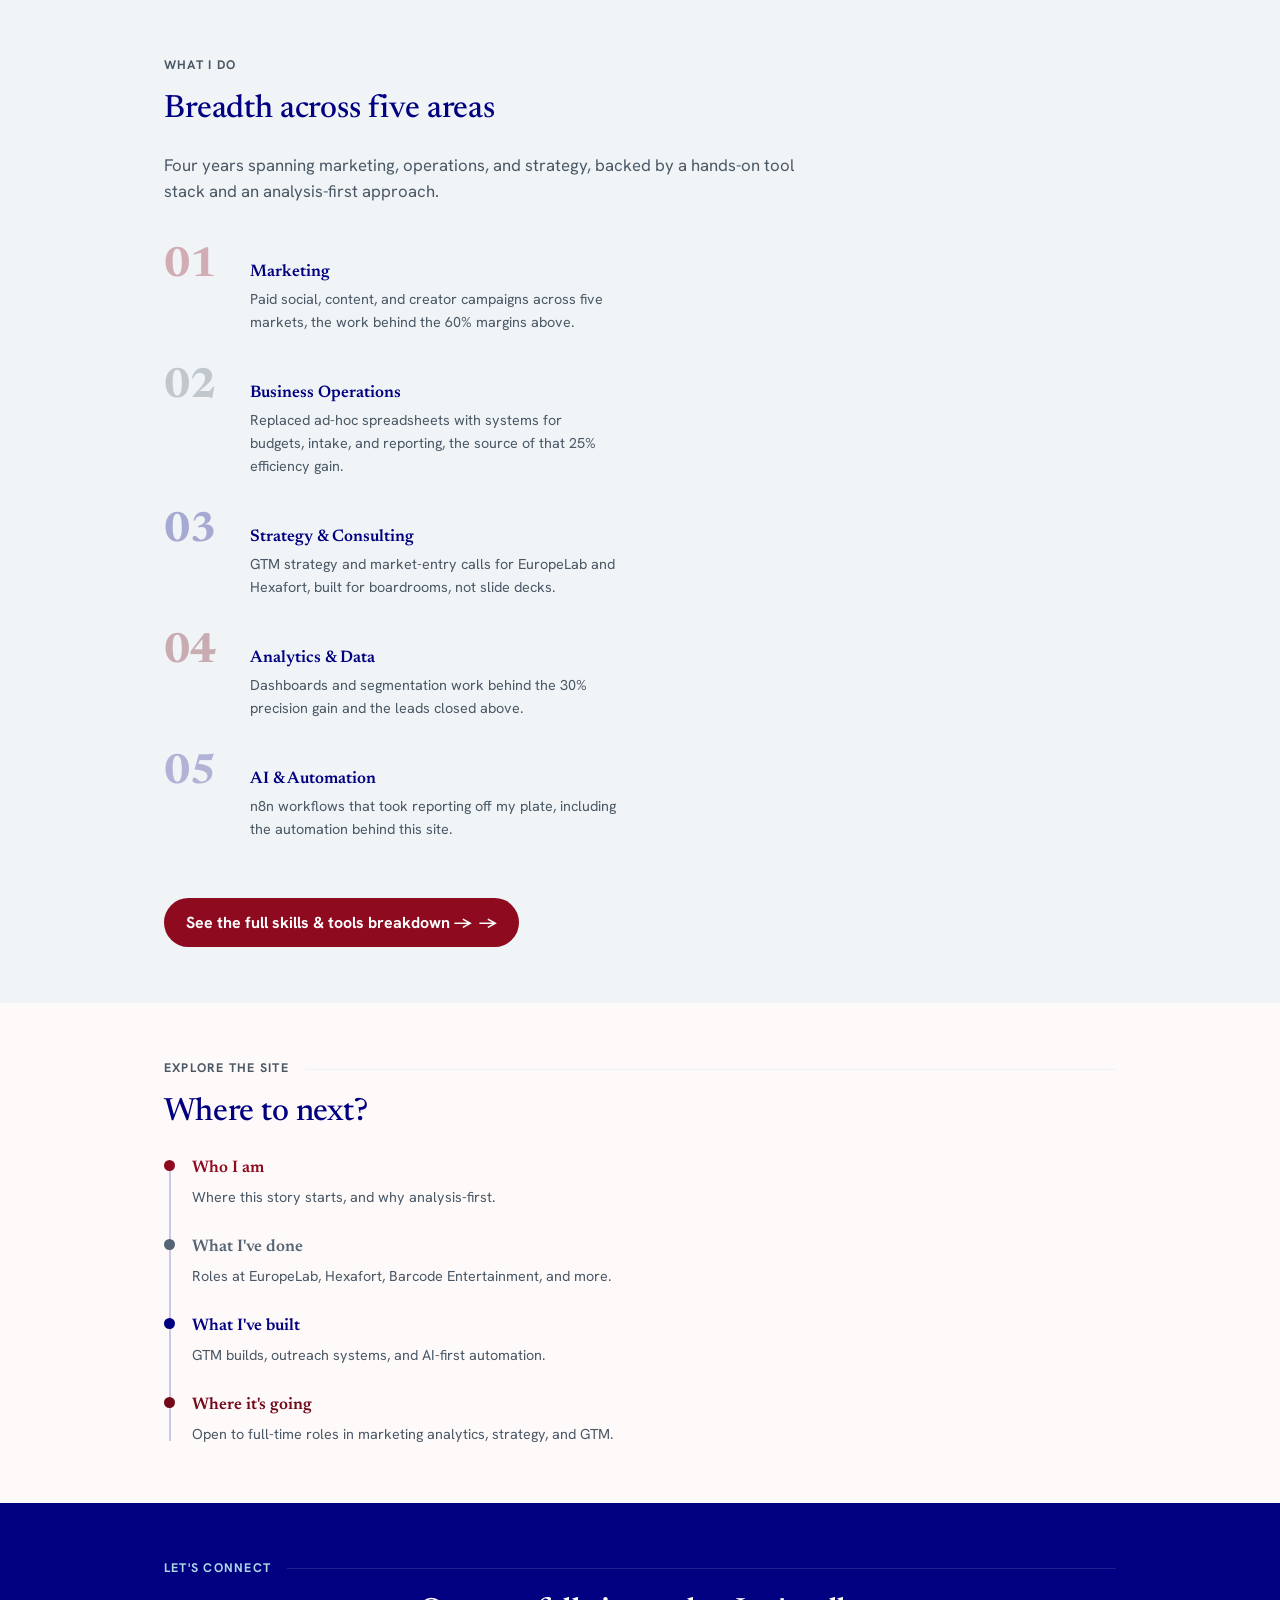
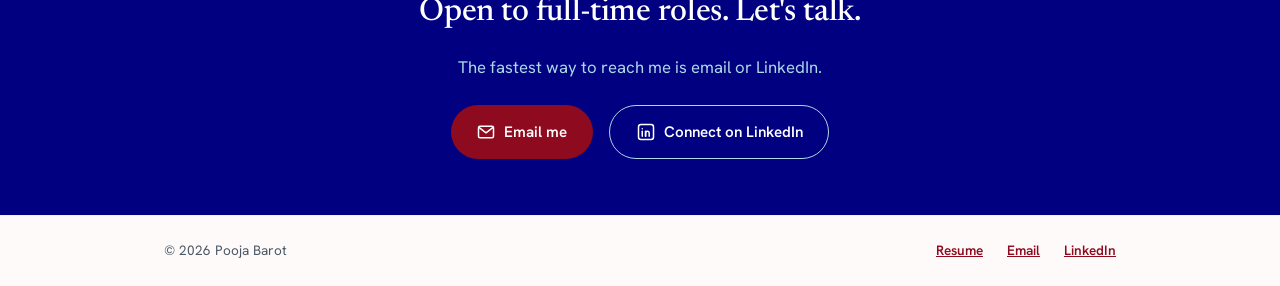
==== commit a155db8e: "feat(resume): switch the resume download to PDF Co-Authored-By: Claude Sonnet 5.5 <noreply@anthropic" ====
--- a/index.html
+++ b/index.html
@@ -49,7 +49,7 @@
         <p class="hero-title hero-rise">Marketing · Business Operations · Strategy &amp; Consulting</p>
         <p class="hero-location hero-rise">Arlington, VA · Open to relocation across the US</p>
         <div class="hero-actions hero-rise">
-          <a class="btn btn-primary" href="assets/resumes/Pooja-Barot-Resume.docx" download>Download resume</a>
+          <a class="btn btn-primary" href="assets/resumes/Pooja-Barot-Resume.pdf" download>Download resume</a>
           <a class="btn btn-secondary" href="contact.html">Get in touch</a>
           <a class="btn btn-secondary" href="experience.html">View experience</a>
         </div>
@@ -233,7 +233,7 @@
     <div class="container footer-row">
       <p>&copy; 2026 Pooja Barot</p>
       <ul class="footer-links">
-        <li><a href="assets/resumes/Pooja-Barot-Resume.docx" download>Resume</a></li>
+        <li><a href="assets/resumes/Pooja-Barot-Resume.pdf" download>Resume</a></li>
         <li><a href="mailto:poobarot96@gmail.com">Email</a></li>
         <li><a href="https://www.linkedin.com/in/poojadbarot" target="_blank" rel="noopener noreferrer">LinkedIn</a></li>
       </ul>
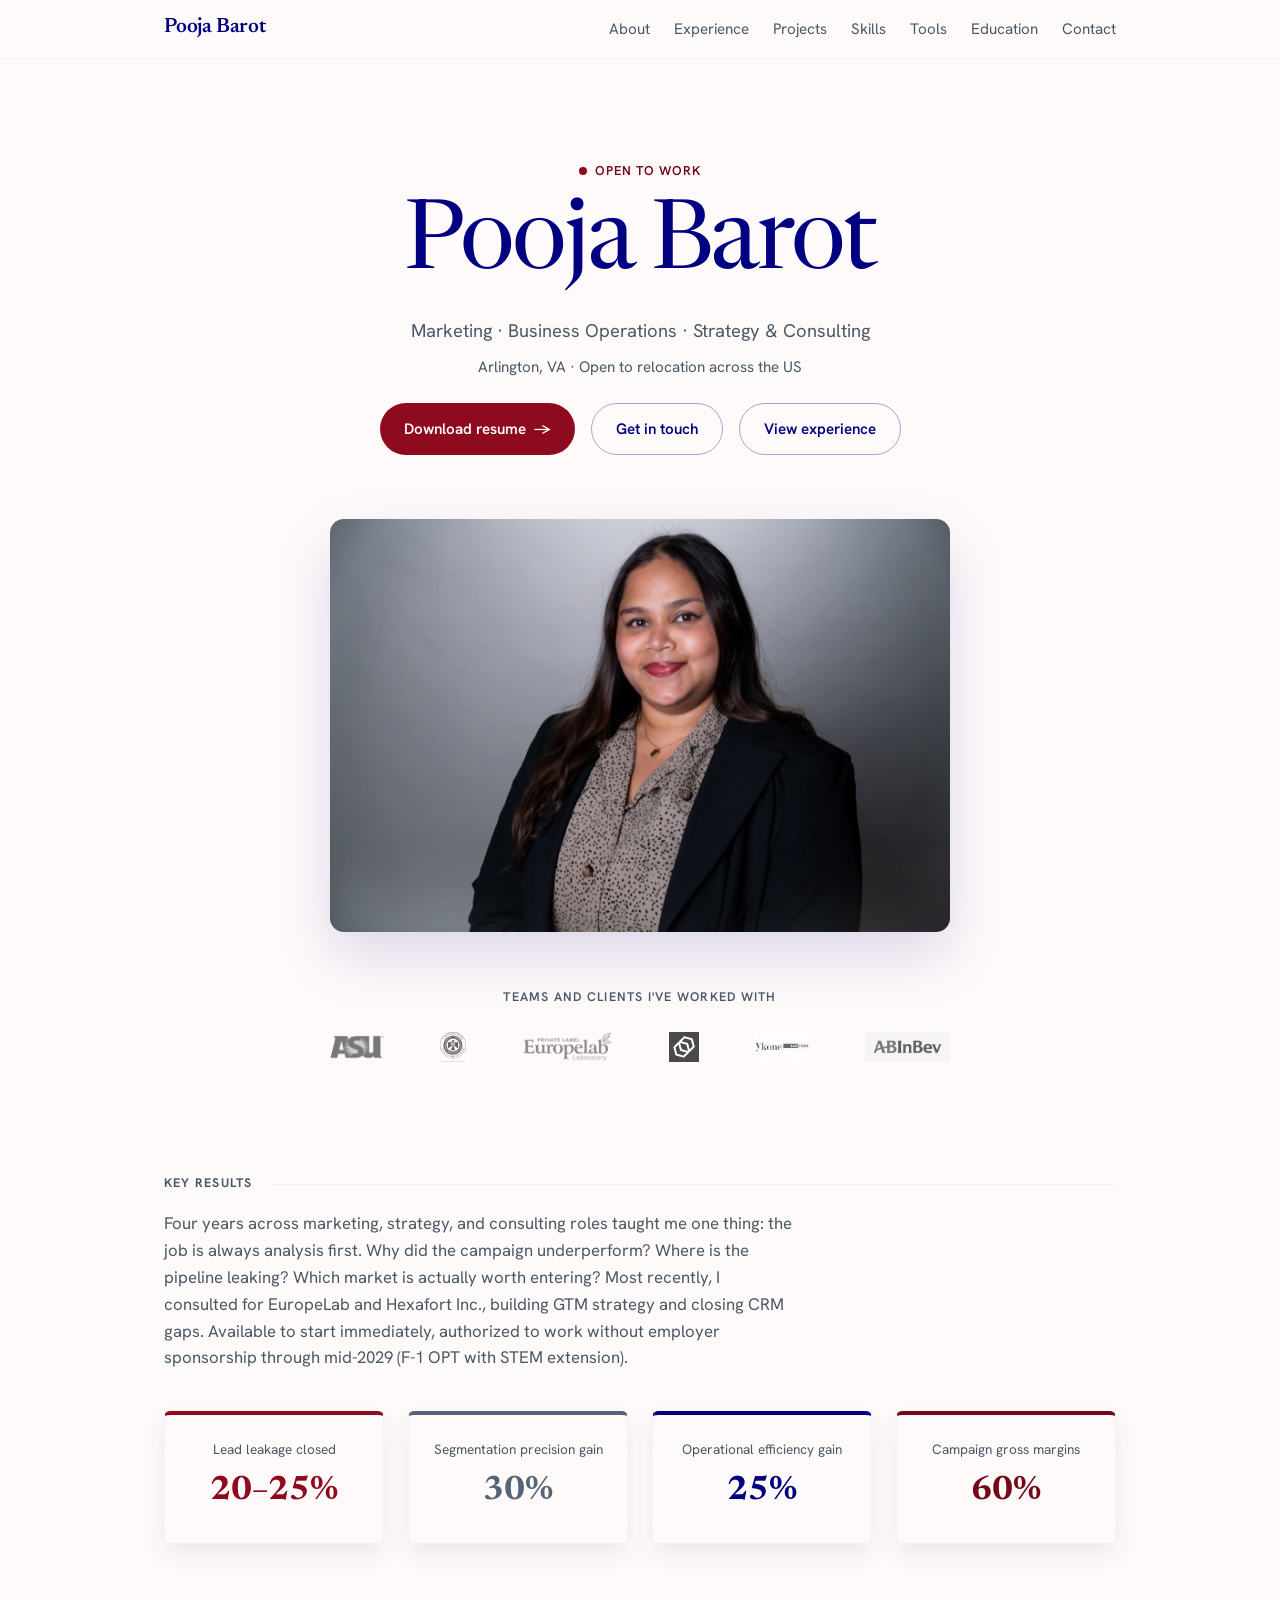
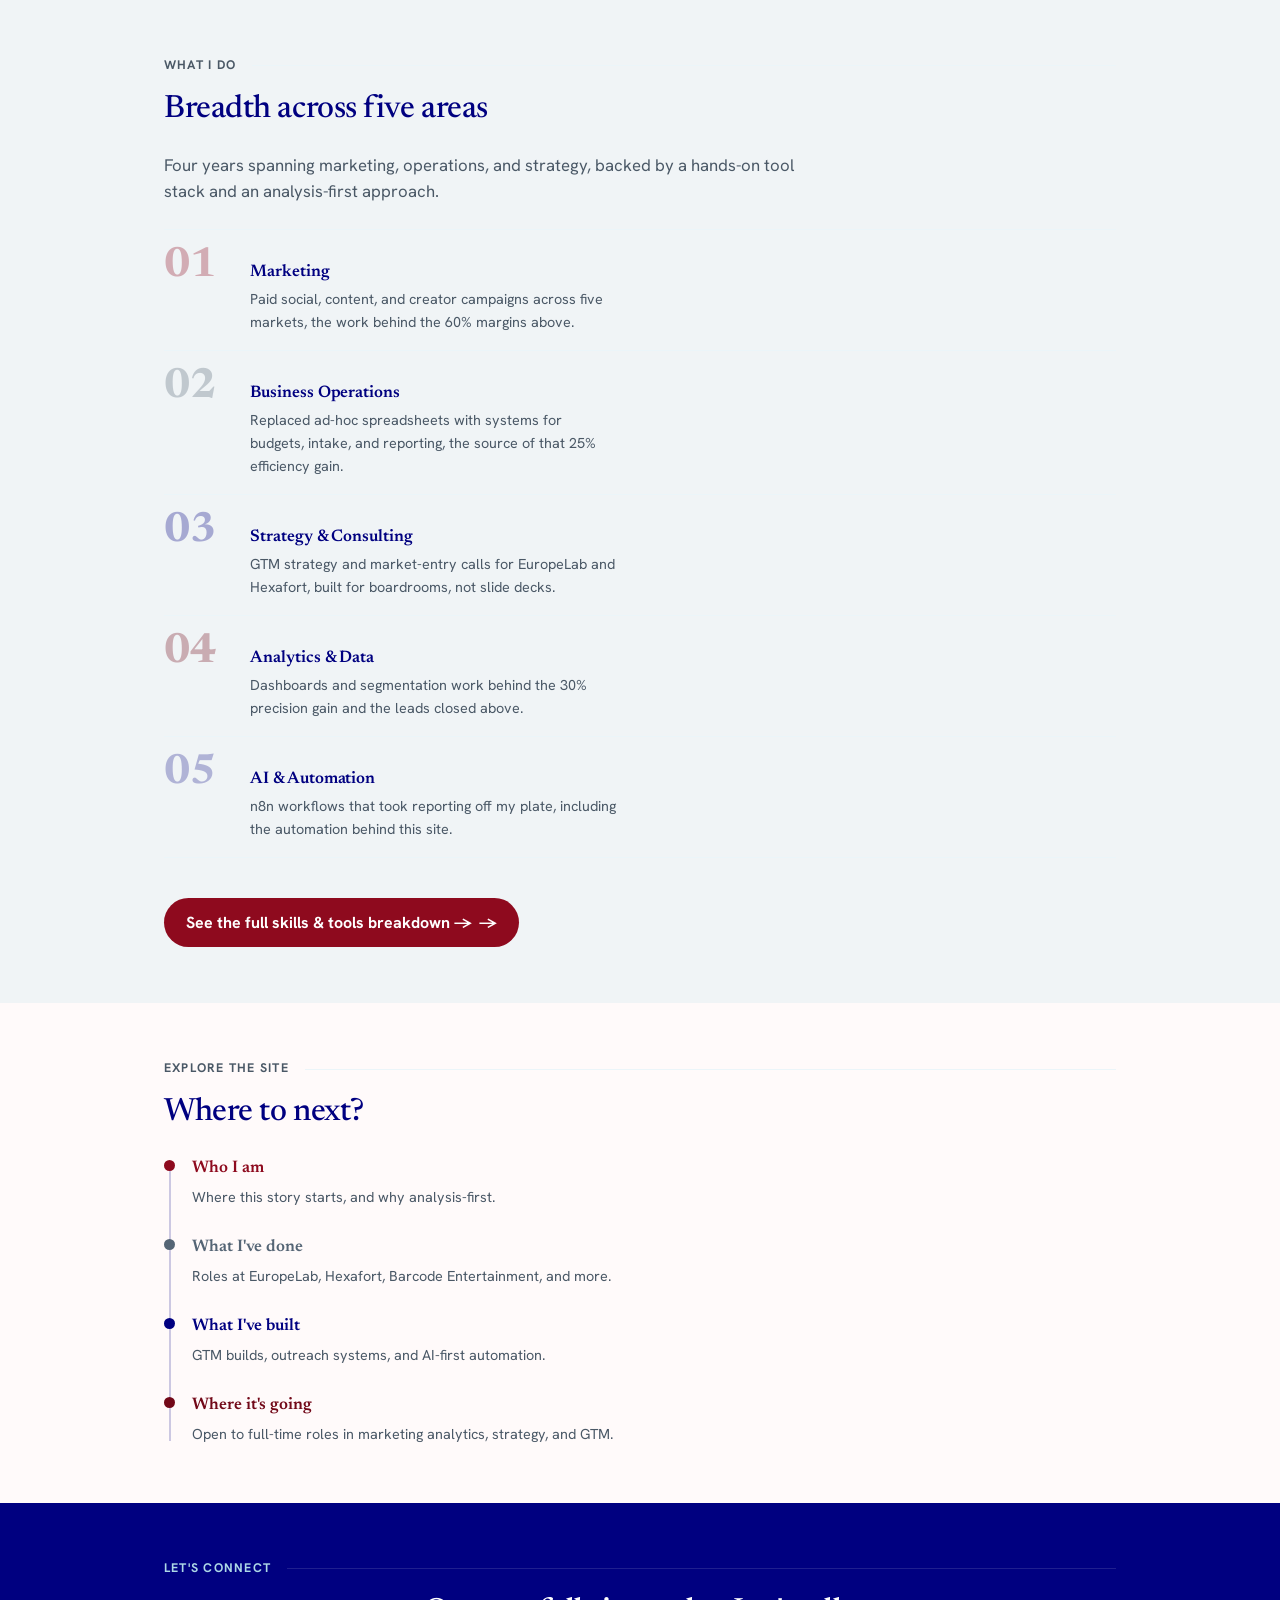
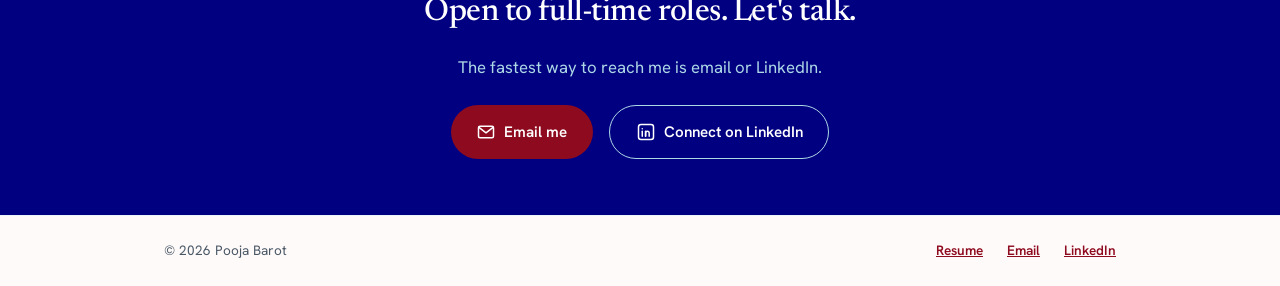
==== commit 2ee52bf6: "style: apply Apple-style type, press feedback and frosted header Tighter heading tracking with optic" ====
--- a/index.html
+++ b/index.html
@@ -18,7 +18,7 @@
   <link rel="preconnect" href="https://fonts.gstatic.com" crossorigin />
   <link href="https://fonts.googleapis.com/css2?family=Hanken+Grotesk:wght@400;500;600;700&family=Newsreader:opsz,wght@6..72,400;6..72,500;6..72,600&display=swap" rel="stylesheet" />
   <link rel="icon" href="assets/favicon.svg" type="image/svg+xml" />
-  <link rel="stylesheet" href="styles.css?v=28" />
+  <link rel="stylesheet" href="styles.css?v=35" />
 </head>
 <body class="is-home">
   <a class="skip-link" href="#main">Skip to main content</a>
--- a/styles.css
+++ b/styles.css
@@ -2323,3 +2323,53 @@
 .pdf-card p { margin: 0; }
 .pdf-card-action { margin-top: auto; padding-top: 0.5rem; font-weight: 600; color: var(--color-navy); }
 @media (prefers-reduced-motion: reduce) { .pdf-card { transition: none; } .pdf-card:hover { transform: none; } }
+
+/* Case-study dashboards */
+.case-dash { margin: var(--space-4) 0 var(--space-2); }
+.case-dash-link { display: block; border: 1px solid color-mix(in srgb, var(--color-slate) 35%, white); border-radius: 14px; overflow: hidden; box-shadow: 0 8px 28px rgba(0, 0, 128, 0.08); background: #fff; }
+.case-dash-link img { display: block; width: 100%; height: auto; }
+.case-dash figcaption { margin-top: 0.6rem; font-size: 0.9rem; color: var(--color-slate-dark, #4a5b6c); }
+
+/* AI agents */
+.agent-grid { display: grid; grid-template-columns: repeat(auto-fit, minmax(280px, 1fr)); gap: var(--space-3); list-style: none; padding: 0; margin: var(--space-4) 0 0; }
+.agent-card { display: flex; flex-direction: column; gap: 0.6rem; padding: var(--space-3); background: #fff; border: 1px solid color-mix(in srgb, var(--color-slate) 30%, white); border-top: 3px solid var(--color-accent); border-radius: 12px; }
+.agent-card h3 { margin: 0; font-family: var(--font-heading); font-size: 1.35rem; color: var(--color-navy); }
+.agent-card p { margin: 0; }
+.agent-type { align-self: flex-start; font-size: 0.75rem; letter-spacing: 0.08em; text-transform: uppercase; font-weight: 600; color: var(--color-accent); border: 1px solid currentColor; border-radius: 999px; padding: 0.15rem 0.6rem; }
+.agent-stack { margin-top: auto !important; padding-top: 0.5rem; font-size: 0.85rem; color: var(--color-ink-muted); }
+
+/* Apple-style refinements: size-aware type, instant press feedback, contrast */
+h1 { line-height: 1.06; letter-spacing: -0.02em; font-optical-sizing: auto; }
+h2 { line-height: 1.12; letter-spacing: -0.014em; font-optical-sizing: auto; }
+h3 { letter-spacing: -0.005em; }
+
+.btn, .cta-pill, .cta-band-btn, .pdf-card, .nav-links a, .proof-link {
+  transition-property: transform, box-shadow, background-color, color, border-color;
+}
+.btn:active, .cta-pill:active, .cta-band-btn:active, .pdf-card:active {
+  transform: scale(0.97);
+  transition-duration: 0.1s;
+  transition-timing-function: ease-out;
+}
+
+@media (prefers-contrast: more) {
+  .pdf-card, .agent-card, .domain-card, .tool-card, .case-dash-link { border-color: var(--color-ink-muted); }
+  .agent-stack, .case-dash figcaption { color: var(--color-ink); }
+}
+
+/* Frosted header: content scrolls under a translucent layer */
+.site-header {
+  background: color-mix(in srgb, var(--color-bg) 72%, transparent);
+  -webkit-backdrop-filter: blur(20px) saturate(180%);
+  backdrop-filter: blur(20px) saturate(180%);
+}
+@media (prefers-reduced-transparency: reduce) {
+  .site-header { background: var(--color-bg); -webkit-backdrop-filter: none; backdrop-filter: none; }
+}
+
+/* Softer, spring-like settle on card hovers */
+.domain-card, .tool-card, .pdf-card, .project-index-card, .contact-card {
+  transition-timing-function: cubic-bezier(0.22, 1, 0.36, 1);
+  transition-duration: 0.4s;
+}
+.pdf-card:active { transition-duration: 0.1s; }
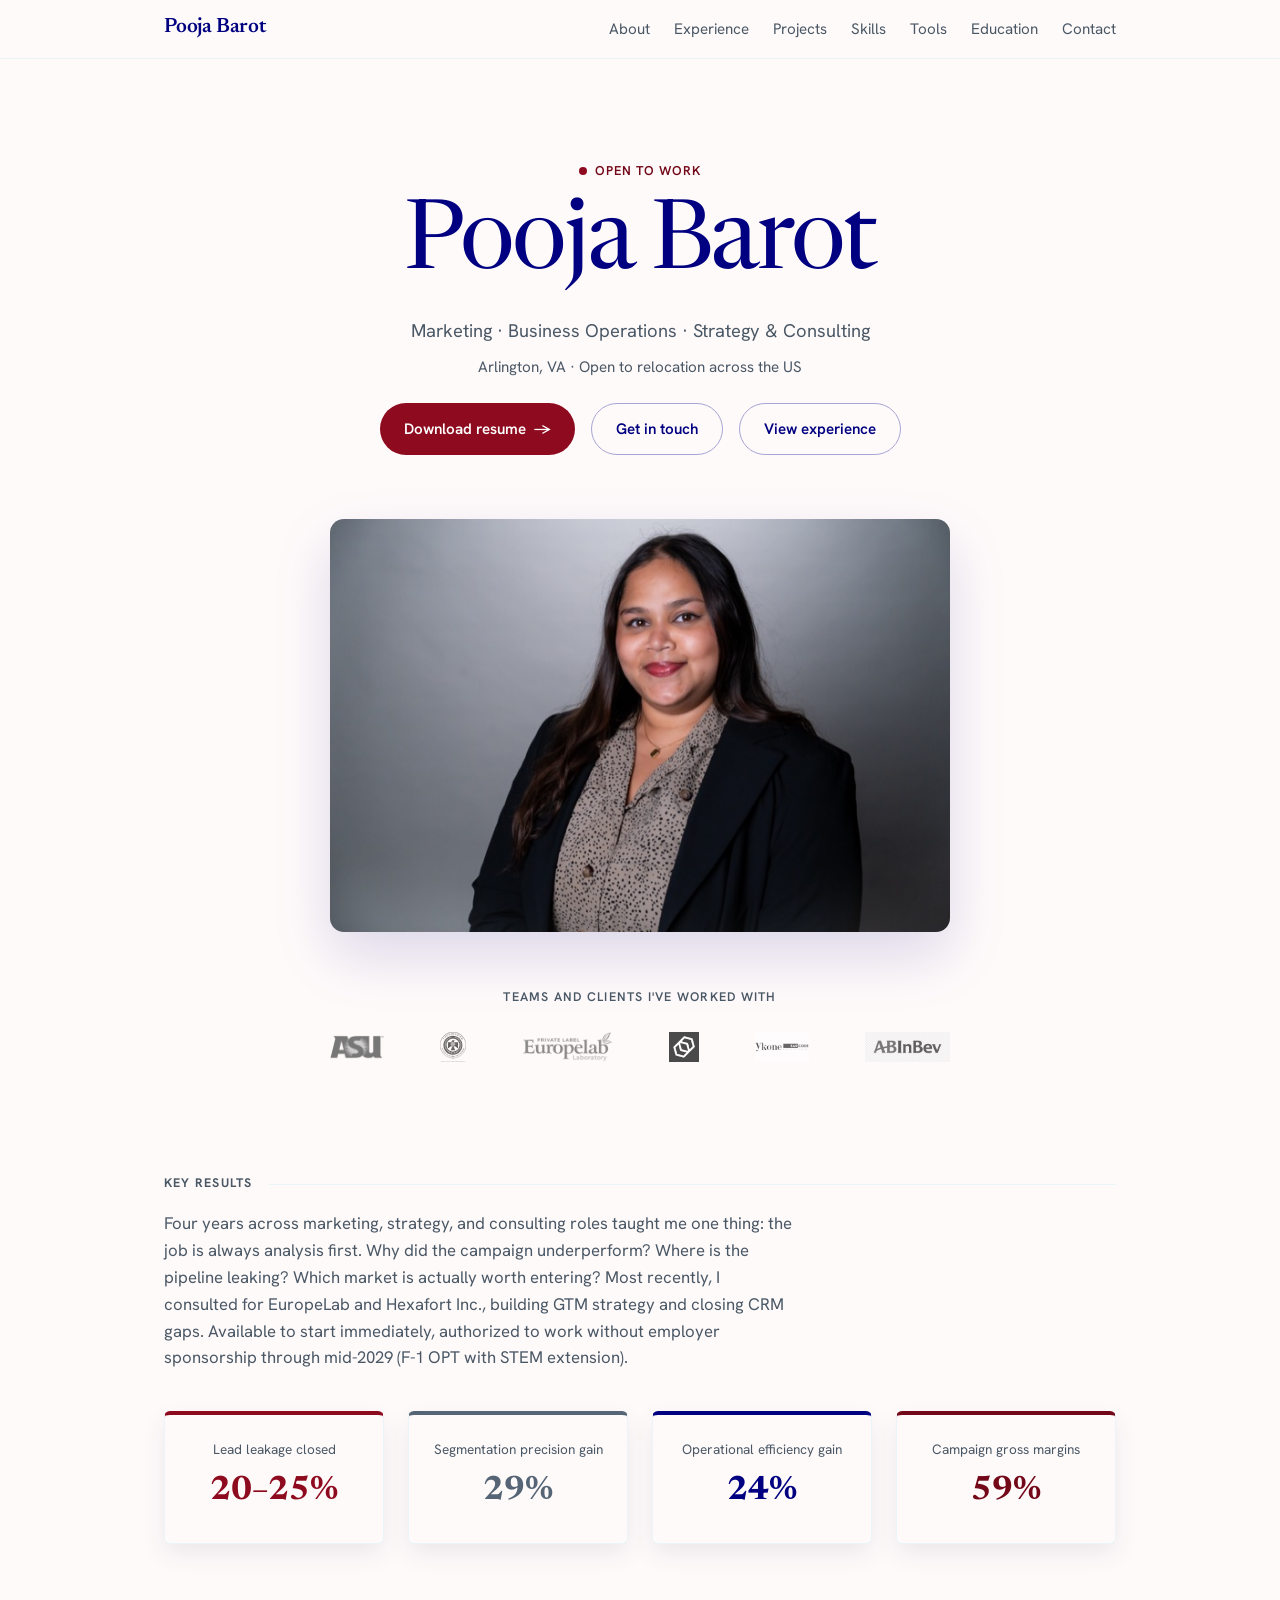
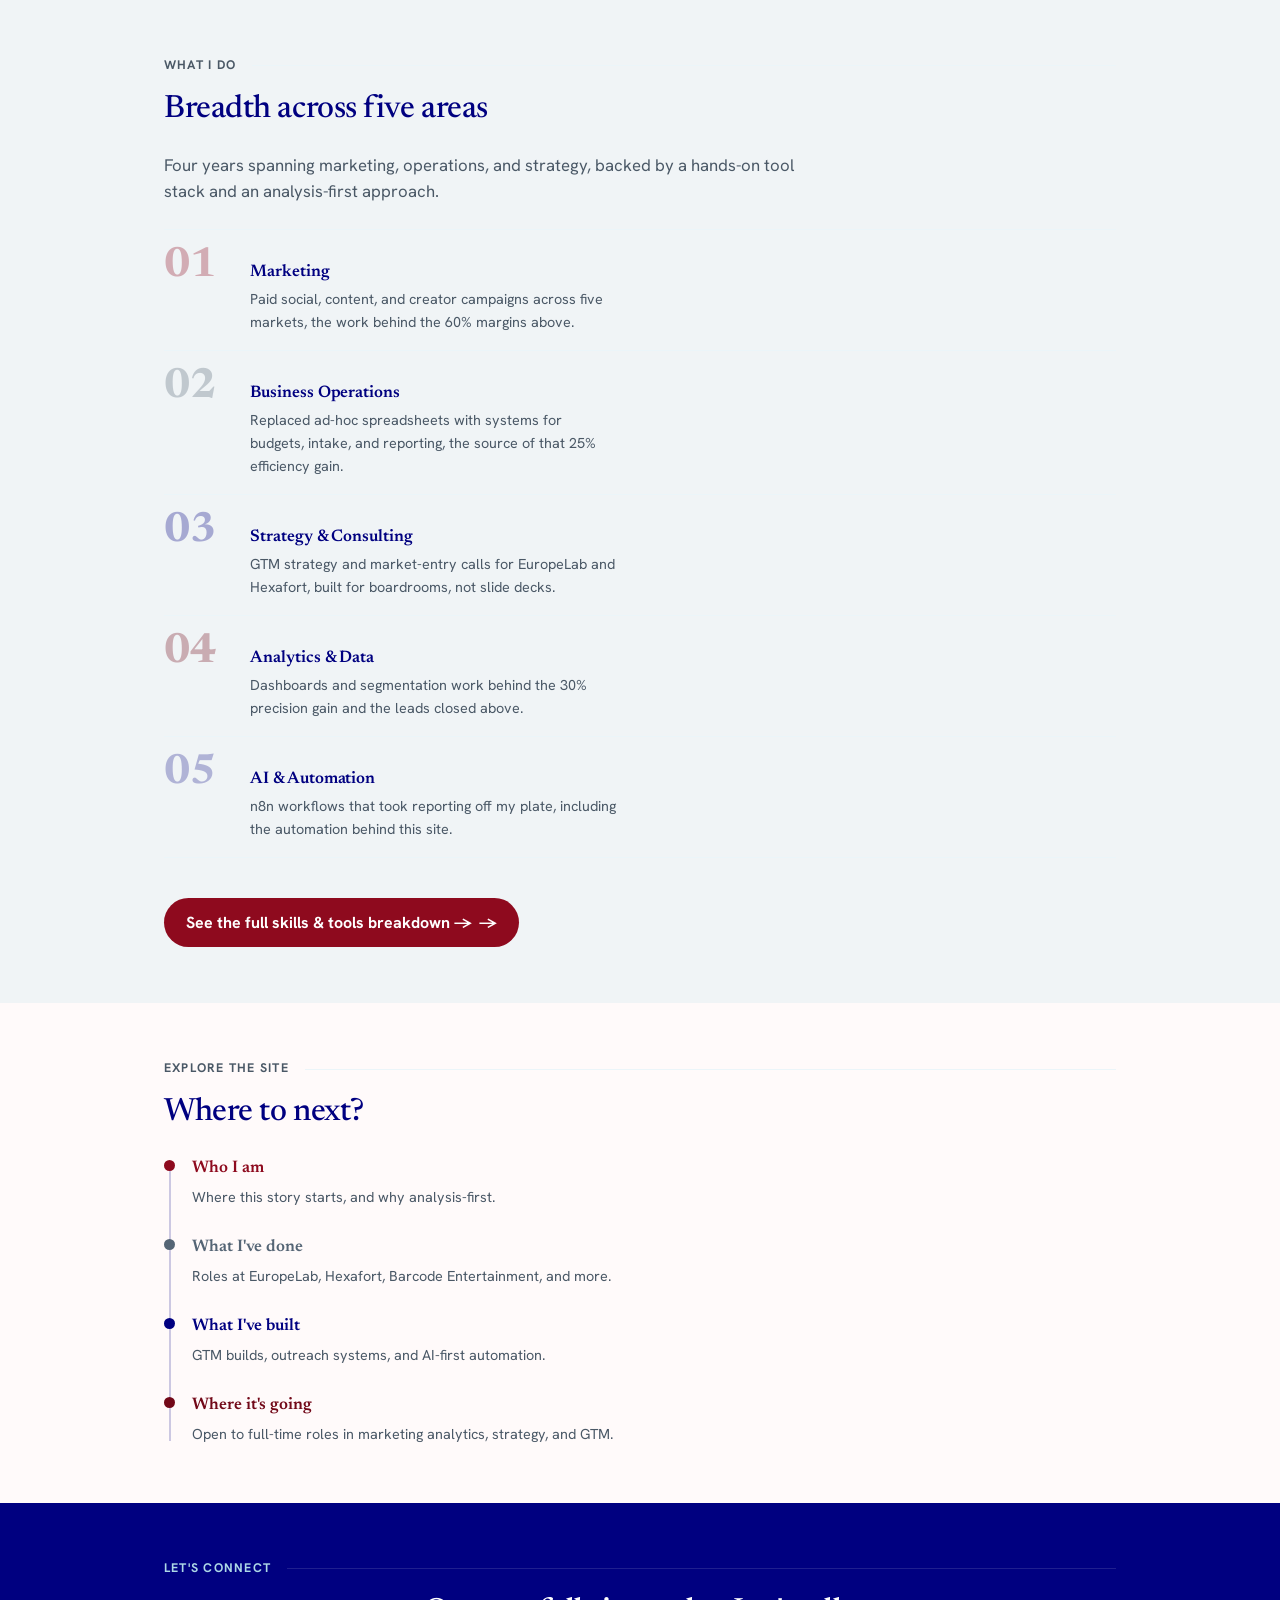
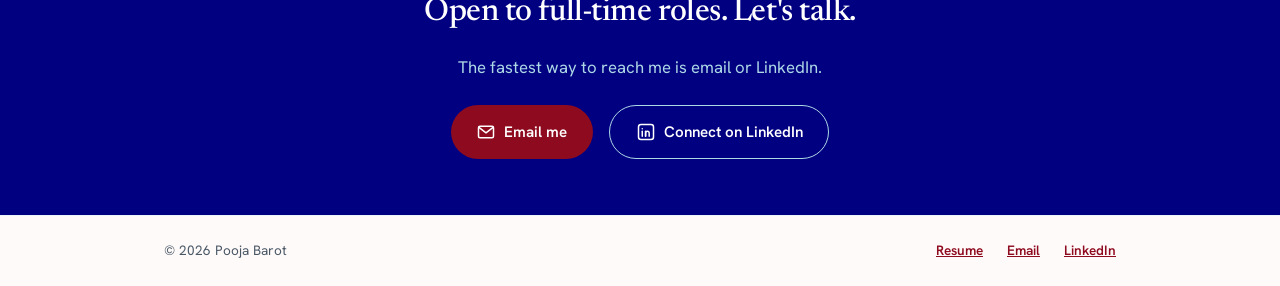
==== commit 25a76665: "style: soften header edge on scroll and use rem spacing The header's hard line fades into a blur onc" ====
--- a/index.html
+++ b/index.html
@@ -18,7 +18,7 @@
   <link rel="preconnect" href="https://fonts.gstatic.com" crossorigin />
   <link href="https://fonts.googleapis.com/css2?family=Hanken+Grotesk:wght@400;500;600;700&family=Newsreader:opsz,wght@6..72,400;6..72,500;6..72,600&display=swap" rel="stylesheet" />
   <link rel="icon" href="assets/favicon.svg" type="image/svg+xml" />
-  <link rel="stylesheet" href="styles.css?v=35" />
+  <link rel="stylesheet" href="styles.css?v=36" />
 </head>
 <body class="is-home">
   <a class="skip-link" href="#main">Skip to main content</a>
@@ -240,6 +240,6 @@
     </div>
   </footer>
 
-  <script src="script.js?v=6"></script>
+  <script src="script.js?v=7"></script>
 </body>
 </html>
--- a/styles.css
+++ b/styles.css
@@ -220,7 +220,7 @@
   cursor: pointer;
   padding: var(--space-1);
   flex-direction: column;
-  gap: 5px;
+  gap: 0.3rem;
 }
 
 .nav-toggle span {
@@ -829,7 +829,7 @@
 
 .tool-logos img {
   object-fit: contain;
-  padding: 6px;
+  padding: 0.4rem;
 }
 
 .tool-mono {
@@ -1749,7 +1749,7 @@
   position: relative;
   list-style: none;
   margin: var(--space-3) 0 0;
-  padding: 0 0 0 28px;
+  padding: 0 0 0 1.75rem;
 }
 
 .journey::before {
@@ -2373,3 +2373,28 @@
   transition-duration: 0.4s;
 }
 .pdf-card:active { transition-duration: 0.1s; }
+
+/* Scroll-edge fade: the header's hard line softens into a blur once content scrolls under it */
+.site-header { transition: border-color 0.25s ease; }
+.site-header::after {
+  content: "";
+  position: absolute;
+  left: 0;
+  right: 0;
+  top: 100%;
+  height: 1.75rem;
+  pointer-events: none;
+  opacity: 0;
+  transition: opacity 0.25s ease;
+  background: linear-gradient(to bottom, color-mix(in srgb, var(--color-bg) 70%, transparent), transparent);
+  -webkit-backdrop-filter: blur(10px);
+  backdrop-filter: blur(10px);
+  -webkit-mask-image: linear-gradient(to bottom, #000, transparent);
+  mask-image: linear-gradient(to bottom, #000, transparent);
+}
+.site-header.is-scrolled { border-bottom-color: transparent; }
+.site-header.is-scrolled::after { opacity: 1; }
+@media (prefers-reduced-transparency: reduce) {
+  .site-header.is-scrolled { border-bottom-color: var(--color-border); }
+  .site-header.is-scrolled::after { display: none; }
+}
